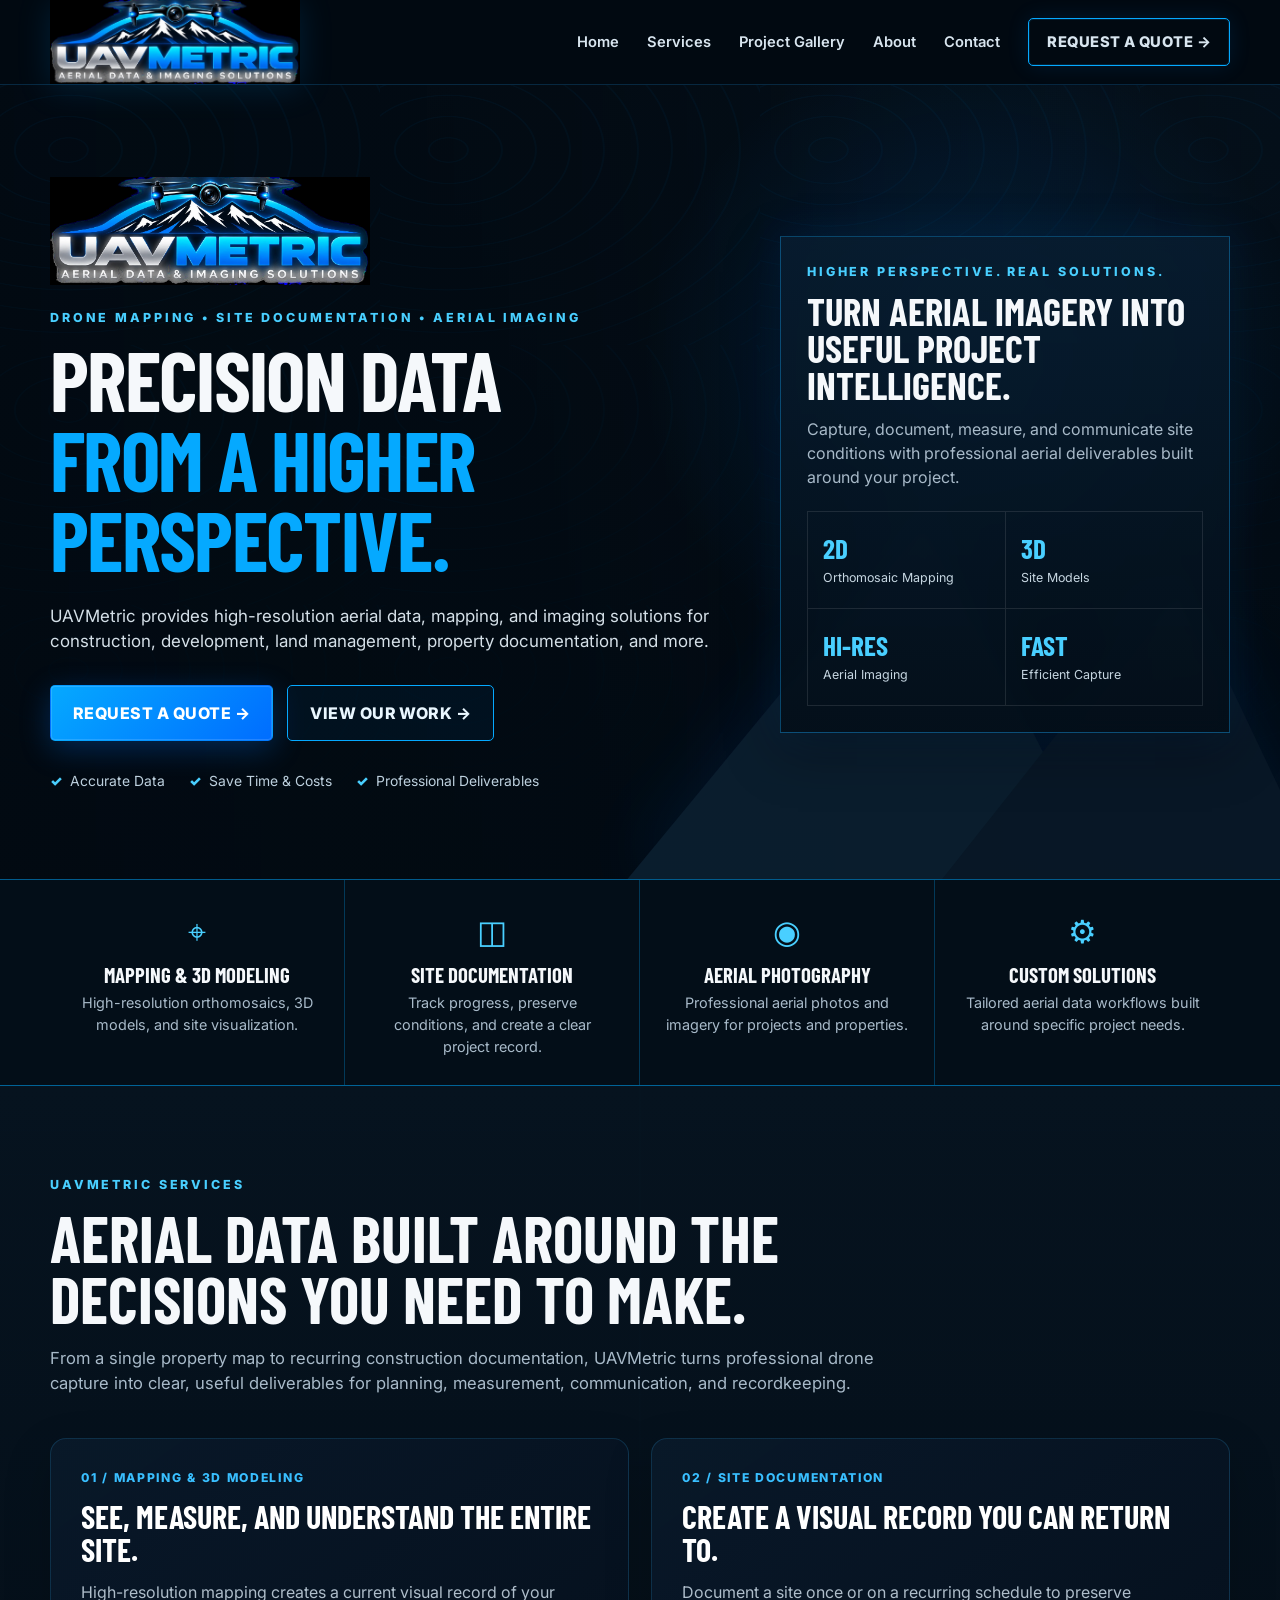
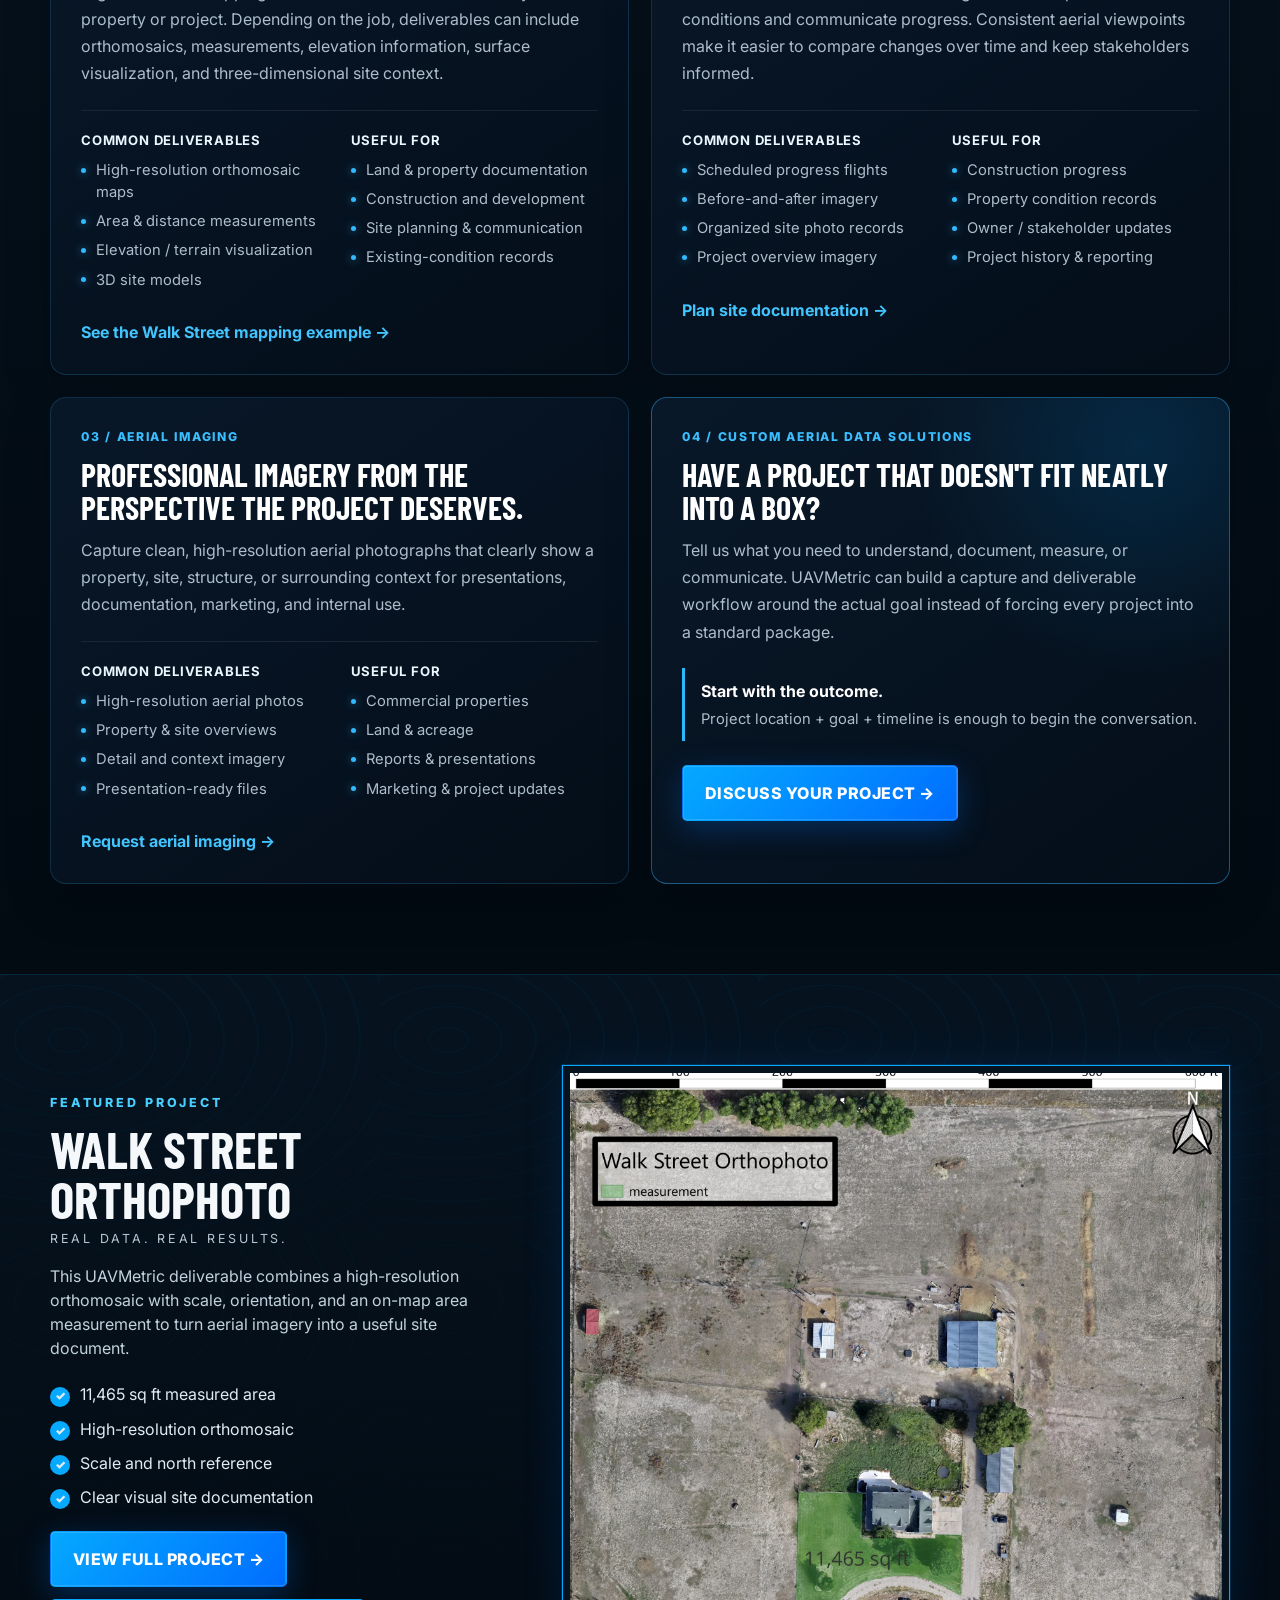
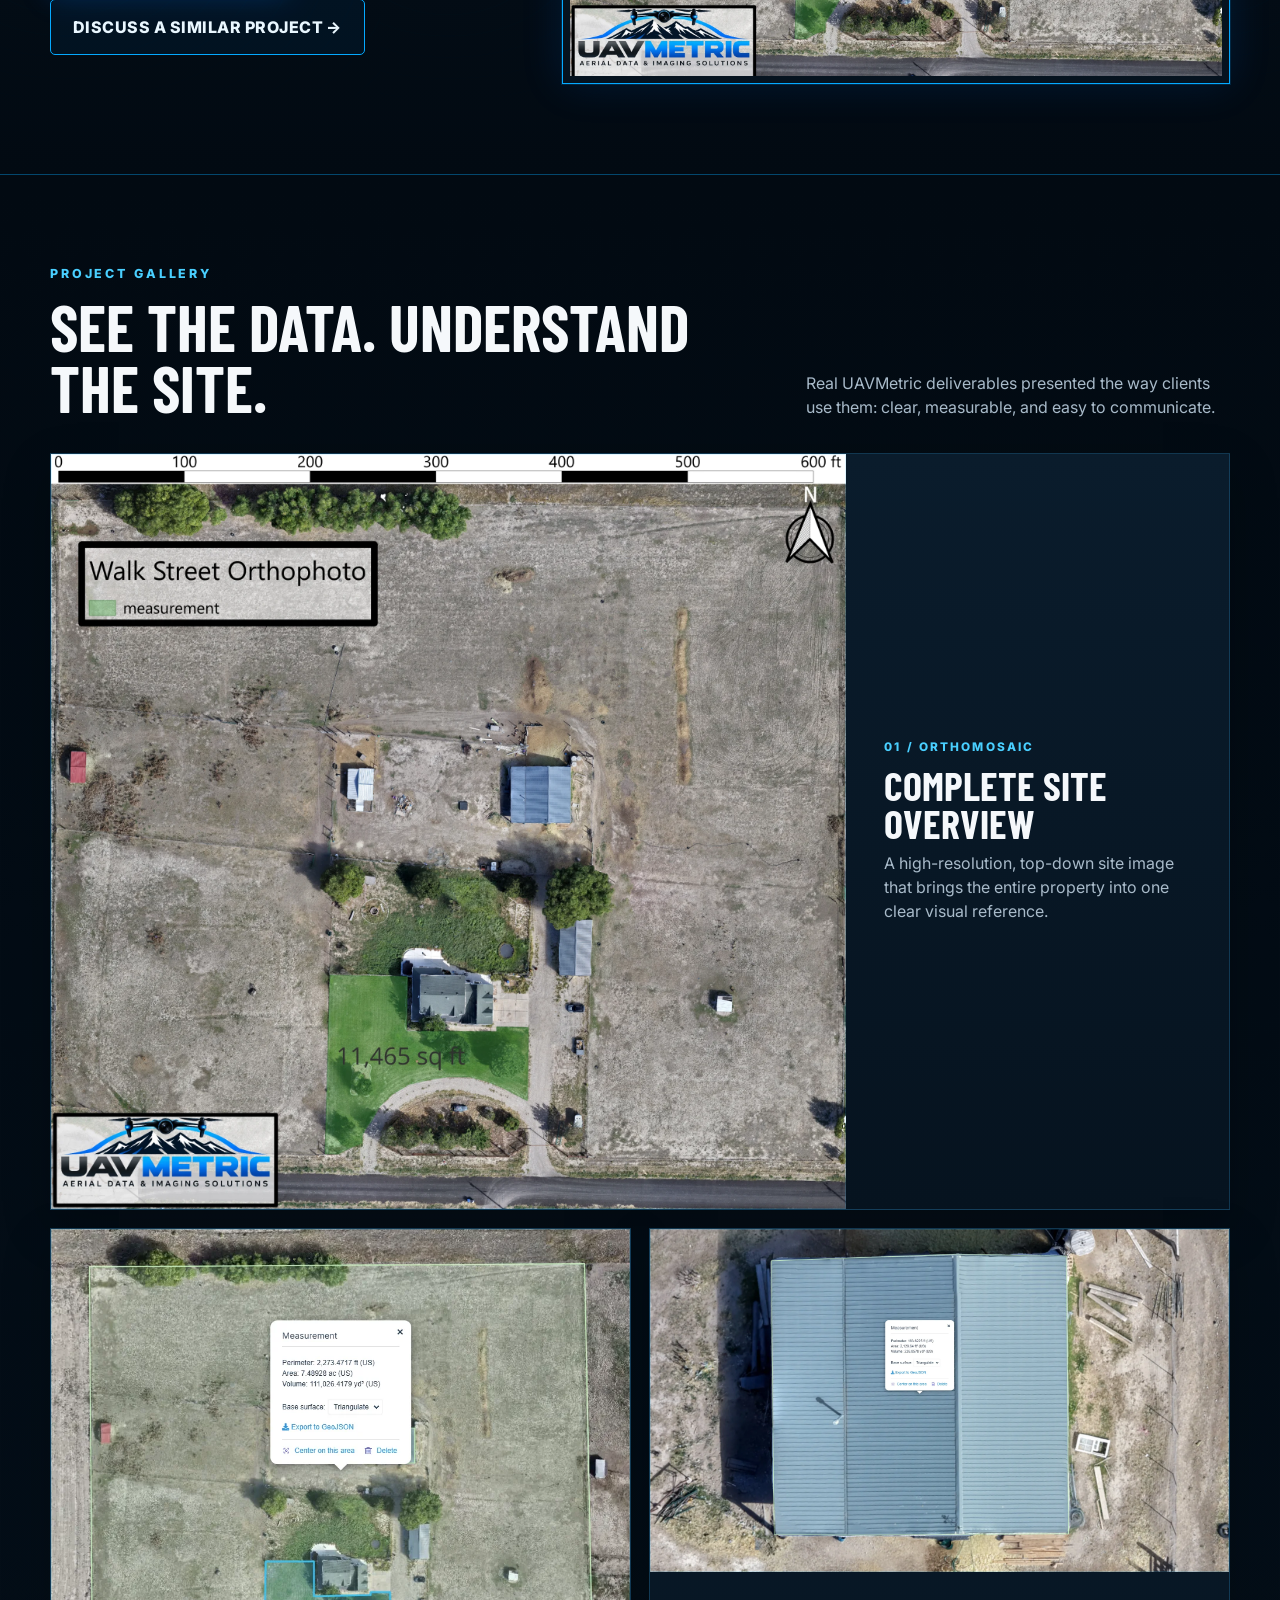
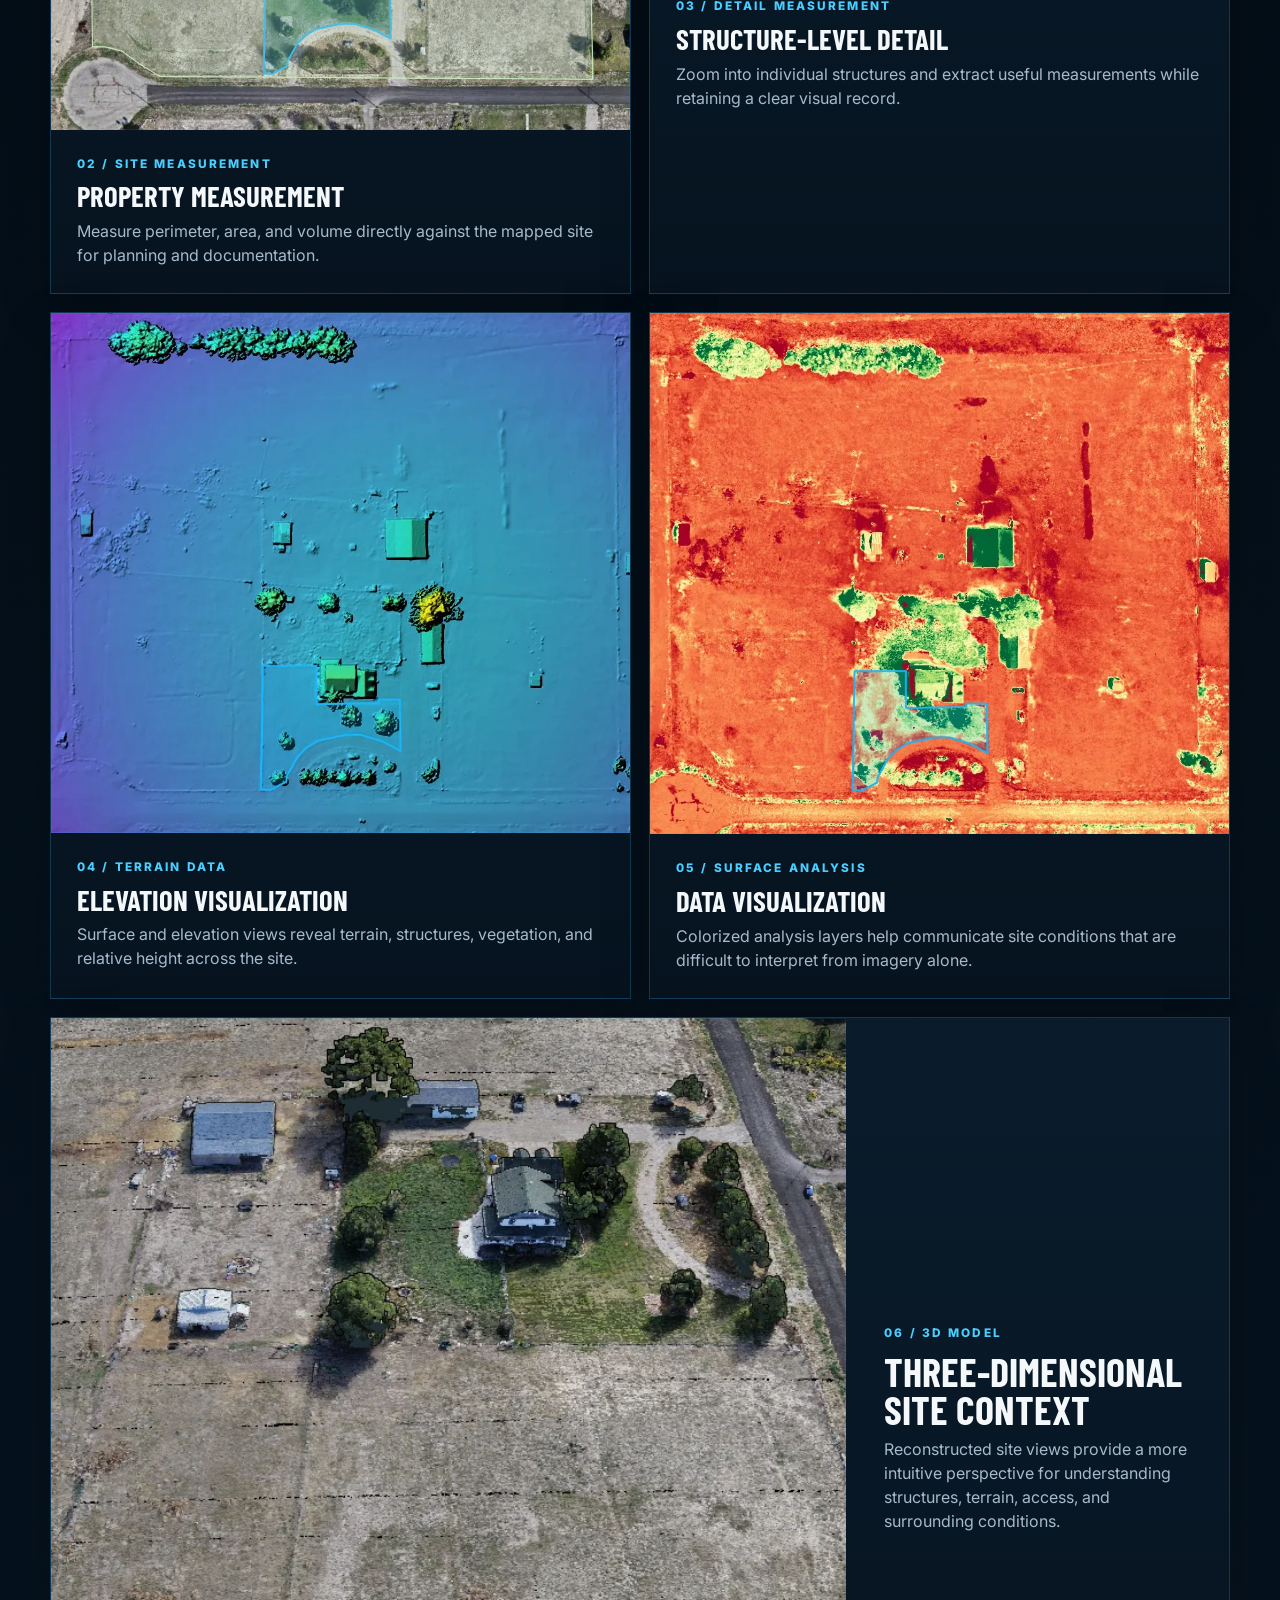
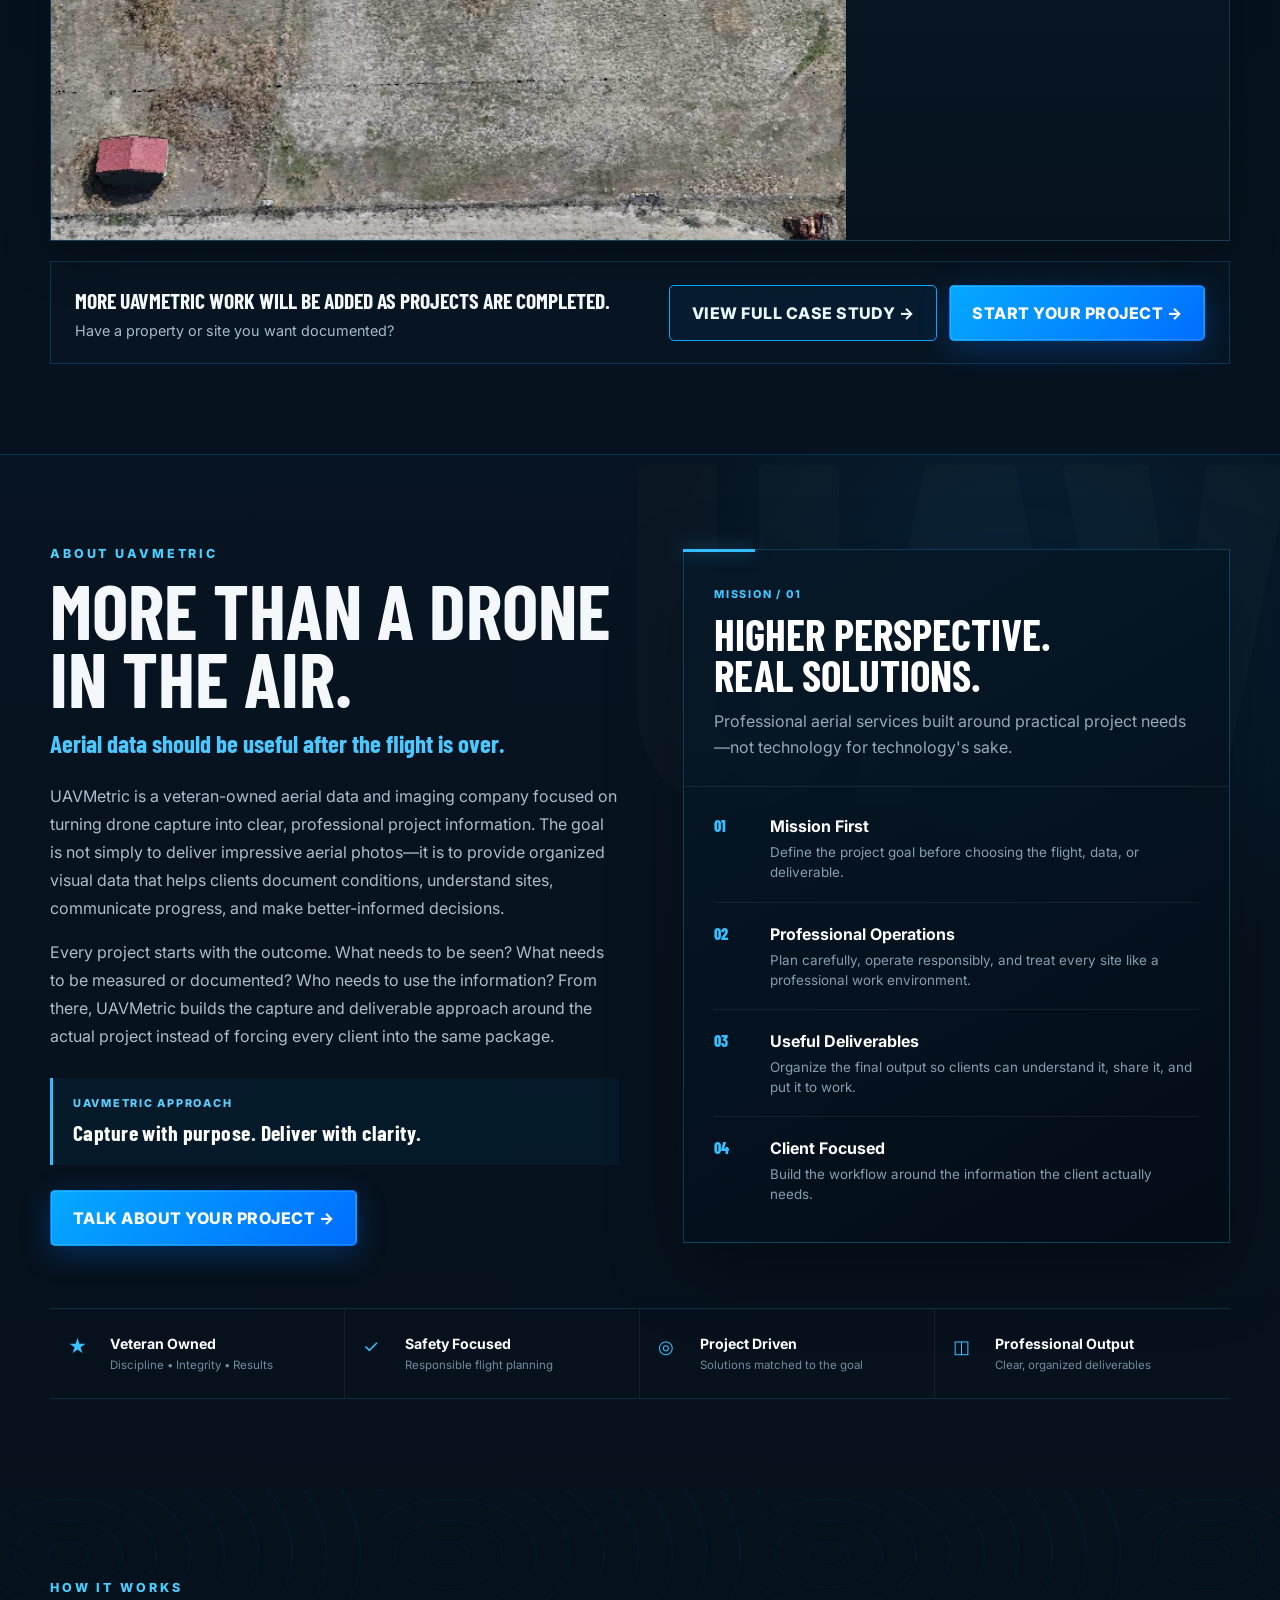
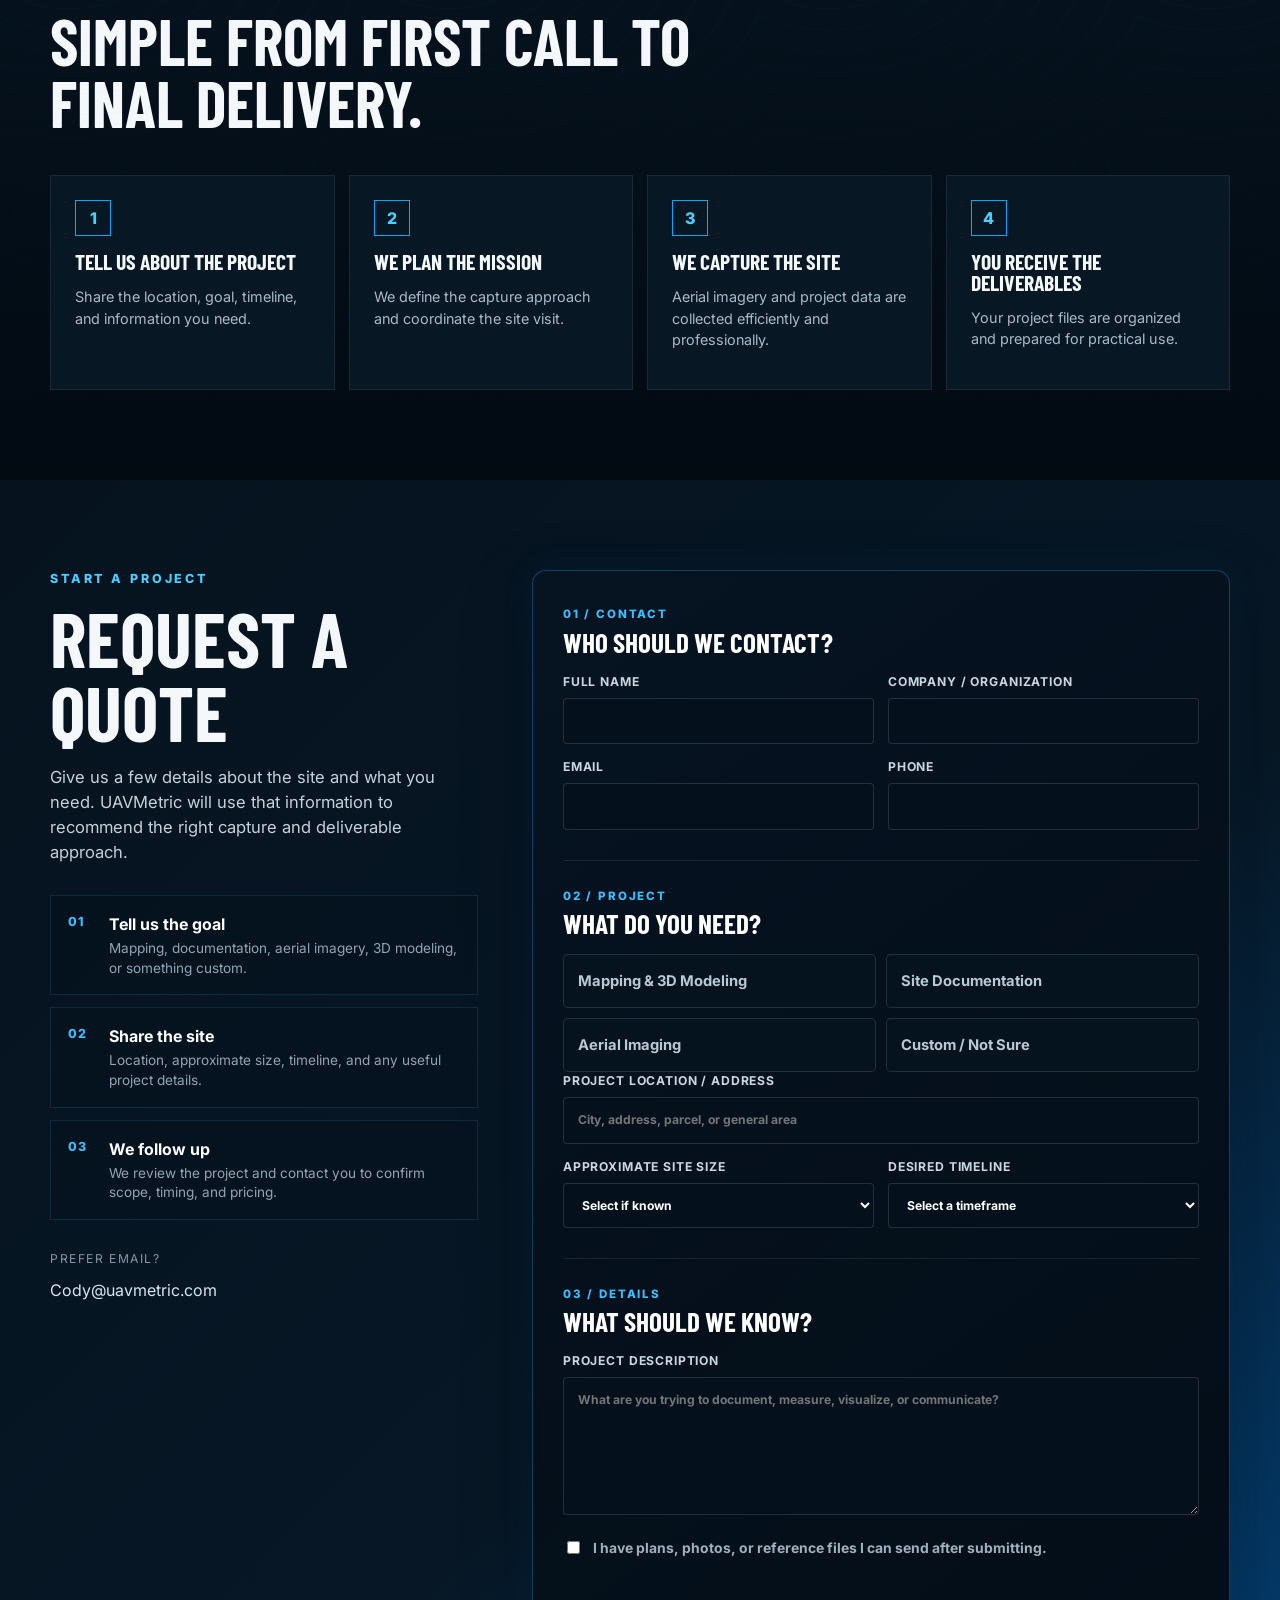
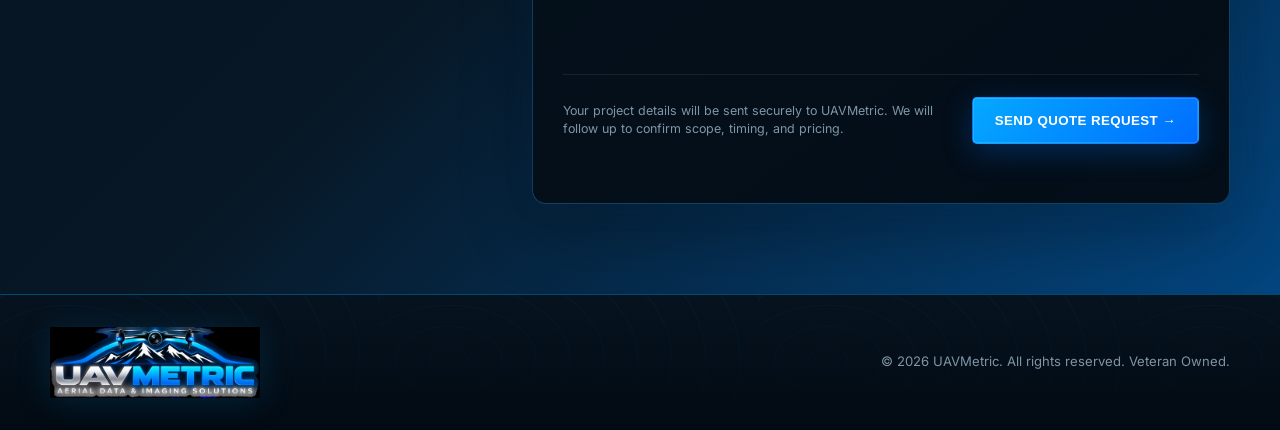
==== index.html @ e2fe43f9 "Add files via upload" ====
<!DOCTYPE html>
<html lang="en">
<head>
  <meta charset="UTF-8" />
  <meta name="viewport" content="width=device-width, initial-scale=1.0" />
  <meta name="description" content="UAVMetric provides professional drone mapping, orthomosaic mapping, 3D modeling, site documentation, and aerial imaging solutions." />
  <title>UAVMetric | Aerial Data & Imaging Solutions</title>
  <link rel="preconnect" href="https://fonts.googleapis.com">
  <link rel="preconnect" href="https://fonts.gstatic.com" crossorigin>
  <link href="https://fonts.googleapis.com/css2?family=Barlow+Condensed:wght@600;700;800&family=Inter:wght@400;500;600;700;800&display=swap" rel="stylesheet">
  <link rel="stylesheet" href="styles.css" />

  <meta name="theme-color" content="#06111c">
  <link rel="canonical" href="https://uavmetric.com/">
  <meta property="og:type" content="website">
  <meta property="og:title" content="UAVMetric | Aerial Data & Imaging Solutions">
  <meta property="og:description" content="Professional drone mapping, site documentation, 3D modeling, and aerial imaging solutions from UAVMetric.">
  <meta property="og:url" content="https://uavmetric.com/">
  <meta property="og:image" content="https://uavmetric.com/assets/uavmetric-logo-dark.webp">
  <meta name="twitter:card" content="summary_large_image">
  <meta name="twitter:title" content="UAVMetric | Aerial Data & Imaging Solutions">
  <meta name="twitter:description" content="Professional drone mapping, site documentation, 3D modeling, and aerial imaging solutions from UAVMetric.">
  <meta name="twitter:image" content="https://uavmetric.com/assets/uavmetric-logo-dark.webp">
  <link rel="icon" href="assets/favicon.png" type="image/png">
  <script src="https://challenges.cloudflare.com/turnstile/v0/api.js" async defer></script>
</head>
<body>
<a class="skip-link" href="#main-content">Skip to content</a>
<header class="site-header">
  <div class="container nav-wrap">
    <a class="brand" href="#top" aria-label="UAVMetric home"><picture><source srcset="assets/uavmetric-logo-dark.webp" type="image/webp"><img src="assets/uavmetric-logo-dark.png" alt="UAVMetric Aerial Data & Imaging Solutions"></picture></a>
    <button class="menu-toggle" aria-label="Open menu" aria-expanded="false">☰</button>
    <nav class="nav" aria-label="Main navigation">
      <a href="#top">Home</a><a href="#services">Services</a><a href="#projects">Project Gallery</a><a href="#about">About</a><a href="#contact">Contact</a>
      <a href="#contact" class="nav-cta">Request a Quote →</a>
    </nav>
  </div>
</header>
<main id="main-content" id="top">
  <section class="hero">
    <div class="hero-mountains" aria-hidden="true"></div>
    <div class="container hero-grid">
      <div class="hero-copy">
        <picture><source srcset="assets/uavmetric-logo-dark.webp" type="image/webp"><img class="hero-logo" src="assets/uavmetric-logo-dark.png" alt="UAVMetric"></picture>
        <div class="eyebrow">Drone Mapping • Site Documentation • Aerial Imaging</div>
        <h1>Precision Data<br><span>From a Higher Perspective.</span></h1>
        <p>UAVMetric provides high-resolution aerial data, mapping, and imaging solutions for construction, development, land management, property documentation, and more.</p>
        <div class="hero-actions"><a class="btn btn-primary" href="#contact">Request a Quote →</a><a class="btn btn-secondary" href="#projects">View Our Work →</a></div>
        <div class="hero-points"><span>Accurate Data</span><span>Save Time & Costs</span><span>Professional Deliverables</span></div>
      </div>
      <aside class="hero-panel">
        <div class="eyebrow">Higher Perspective. Real Solutions.</div>
        <h2>Turn aerial imagery into useful project intelligence.</h2>
        <p>Capture, document, measure, and communicate site conditions with professional aerial deliverables built around your project.</p>
        <div class="metric-grid"><div><strong>2D</strong><span>Orthomosaic Mapping</span></div><div><strong>3D</strong><span>Site Models</span></div><div><strong>HI-RES</strong><span>Aerial Imaging</span></div><div><strong>FAST</strong><span>Efficient Capture</span></div></div>
      </aside>
    </div>
  </section>

  <section class="service-strip" id="service-overview"><div class="container service-grid">
    <article class="service-mini"><div class="service-icon">⌖</div><h3>Mapping & 3D Modeling</h3><p>High-resolution orthomosaics, 3D models, and site visualization.</p></article>
    <article class="service-mini"><div class="service-icon">◫</div><h3>Site Documentation</h3><p>Track progress, preserve conditions, and create a clear project record.</p></article>
    <article class="service-mini"><div class="service-icon">◉</div><h3>Aerial Photography</h3><p>Professional aerial photos and imagery for projects and properties.</p></article>
    <article class="service-mini"><div class="service-icon">⚙</div><h3>Custom Solutions</h3><p>Tailored aerial data workflows built around specific project needs.</p></article>
  </div></section>

  <section class="section section-dark services-expanded" id="services"><div class="container">
  <div class="section-heading services-intro">
    <div class="eyebrow">UAVMetric Services</div>
    <h2>Aerial data built around the decisions you need to make.</h2>
    <p>From a single property map to recurring construction documentation, UAVMetric turns professional drone capture into clear, useful deliverables for planning, measurement, communication, and recordkeeping.</p>
  </div>

  <div class="service-detail-grid">
    <article class="service-detail">
      <div class="service-kicker">01 / MAPPING & 3D MODELING</div>
      <h3>See, measure, and understand the entire site.</h3>
      <p>High-resolution mapping creates a current visual record of your property or project. Depending on the job, deliverables can include orthomosaics, measurements, elevation information, surface visualization, and three-dimensional site context.</p>
      <div class="service-columns"><div><strong>Common Deliverables</strong><ul><li>High-resolution orthomosaic maps</li><li>Area & distance measurements</li><li>Elevation / terrain visualization</li><li>3D site models</li></ul></div><div><strong>Useful For</strong><ul><li>Land & property documentation</li><li>Construction and development</li><li>Site planning & communication</li><li>Existing-condition records</li></ul></div></div>
      <a class="service-link" href="#projects">See the Walk Street mapping example →</a>
    </article>

    <article class="service-detail">
      <div class="service-kicker">02 / SITE DOCUMENTATION</div>
      <h3>Create a visual record you can return to.</h3>
      <p>Document a site once or on a recurring schedule to preserve conditions and communicate progress. Consistent aerial viewpoints make it easier to compare changes over time and keep stakeholders informed.</p>
      <div class="service-columns"><div><strong>Common Deliverables</strong><ul><li>Scheduled progress flights</li><li>Before-and-after imagery</li><li>Organized site photo records</li><li>Project overview imagery</li></ul></div><div><strong>Useful For</strong><ul><li>Construction progress</li><li>Property condition records</li><li>Owner / stakeholder updates</li><li>Project history & reporting</li></ul></div></div>
      <a class="service-link" href="#contact">Plan site documentation →</a>
    </article>

    <article class="service-detail">
      <div class="service-kicker">03 / AERIAL IMAGING</div>
      <h3>Professional imagery from the perspective the project deserves.</h3>
      <p>Capture clean, high-resolution aerial photographs that clearly show a property, site, structure, or surrounding context for presentations, documentation, marketing, and internal use.</p>
      <div class="service-columns"><div><strong>Common Deliverables</strong><ul><li>High-resolution aerial photos</li><li>Property & site overviews</li><li>Detail and context imagery</li><li>Presentation-ready files</li></ul></div><div><strong>Useful For</strong><ul><li>Commercial properties</li><li>Land & acreage</li><li>Reports & presentations</li><li>Marketing & project updates</li></ul></div></div>
      <a class="service-link" href="#contact">Request aerial imaging →</a>
    </article>

    <article class="service-detail service-detail-accent">
      <div class="service-kicker">04 / CUSTOM AERIAL DATA SOLUTIONS</div>
      <h3>Have a project that doesn't fit neatly into a box?</h3>
      <p>Tell us what you need to understand, document, measure, or communicate. UAVMetric can build a capture and deliverable workflow around the actual goal instead of forcing every project into a standard package.</p>
      <div class="custom-callout"><strong>Start with the outcome.</strong><span>Project location + goal + timeline is enough to begin the conversation.</span></div>
      <a class="btn btn-primary" href="#contact">Discuss Your Project →</a>
    </article>
  </div>
</div></section>

  <section class="section featured" id="projects"><div class="container featured-grid">
    <div><div class="eyebrow">Featured Project</div><h2>Walk Street Orthophoto</h2><div class="sub">Real Data. Real Results.</div><p>This UAVMetric deliverable combines a high-resolution orthomosaic with scale, orientation, and an on-map area measurement to turn aerial imagery into a useful site document.</p><ul class="checks"><li>11,465 sq ft measured area</li><li>High-resolution orthomosaic</li><li>Scale and north reference</li><li>Clear visual site documentation</li></ul><div class="featured-actions"><a class="btn btn-primary" href="walk-street-project.html">View Full Project →</a><a class="btn btn-secondary" href="#contact">Discuss a Similar Project →</a></div></div>
    <div class="project-image"><picture><source srcset="assets/walk-street-orthophoto.webp" type="image/webp"><img loading="lazy" decoding="async" src="assets/walk-street-orthophoto.png" alt="Walk Street Orthophoto by UAVMetric showing an 11,465 square foot measured area"></picture></div>
  </div></section>

  <section class="section project-gallery" aria-labelledby="gallery-title"><div class="container">
    <div class="gallery-heading"><div><div class="eyebrow">Project Gallery</div><h2 id="gallery-title">See the data. Understand the site.</h2></div><p>Real UAVMetric deliverables presented the way clients use them: clear, measurable, and easy to communicate.</p></div>
    <div class="gallery-grid">
      <article class="gallery-card gallery-card-wide"><div class="gallery-media"><picture><source srcset="assets/walk-street-orthophoto.webp" type="image/webp"><img loading="lazy" decoding="async" src="assets/walk-street-orthophoto.png" alt="Complete Walk Street orthophoto deliverable"></picture></div><div class="gallery-copy"><span>01 / ORTHOMOSAIC</span><h3>Complete Site Overview</h3><p>A high-resolution, top-down site image that brings the entire property into one clear visual reference.</p></div></article>
      <article class="gallery-card"><div class="gallery-media"><picture><source srcset="assets/walk-street-property-measurement.webp" type="image/webp"><img loading="lazy" decoding="async" src="assets/walk-street-property-measurement.png" alt="Walk Street property measurement interface"></picture></div><div class="gallery-copy"><span>02 / SITE MEASUREMENT</span><h3>Property Measurement</h3><p>Measure perimeter, area, and volume directly against the mapped site for planning and documentation.</p></div></article>
      <article class="gallery-card"><div class="gallery-media"><picture><source srcset="assets/walk-street-roof-measurement.webp" type="image/webp"><img loading="lazy" decoding="async" src="assets/walk-street-roof-measurement.png" alt="Walk Street roof measurement detail"></picture></div><div class="gallery-copy"><span>03 / DETAIL MEASUREMENT</span><h3>Structure-Level Detail</h3><p>Zoom into individual structures and extract useful measurements while retaining a clear visual record.</p></div></article>
      <article class="gallery-card"><div class="gallery-media"><picture><source srcset="assets/walk-street-elevation.webp" type="image/webp"><img loading="lazy" decoding="async" src="assets/walk-street-elevation.png" alt="Walk Street elevation and terrain visualization"></picture></div><div class="gallery-copy"><span>04 / TERRAIN DATA</span><h3>Elevation Visualization</h3><p>Surface and elevation views reveal terrain, structures, vegetation, and relative height across the site.</p></div></article>
      <article class="gallery-card"><div class="gallery-media"><picture><source srcset="assets/walk-street-analysis.webp" type="image/webp"><img loading="lazy" decoding="async" src="assets/walk-street-analysis.png" alt="Walk Street colorized surface analysis"></picture></div><div class="gallery-copy"><span>05 / SURFACE ANALYSIS</span><h3>Data Visualization</h3><p>Colorized analysis layers help communicate site conditions that are difficult to interpret from imagery alone.</p></div></article>
      <article class="gallery-card gallery-card-wide"><div class="gallery-media"><picture><source srcset="assets/walk-street-3d.webp" type="image/webp"><img loading="lazy" decoding="async" src="assets/walk-street-3d.png" alt="Walk Street three-dimensional site model"></picture></div><div class="gallery-copy"><span>06 / 3D MODEL</span><h3>Three-Dimensional Site Context</h3><p>Reconstructed site views provide a more intuitive perspective for understanding structures, terrain, access, and surrounding conditions.</p></div></article>
    </div>
    <div class="gallery-cta"><div><strong>More UAVMetric work will be added as projects are completed.</strong><span>Have a property or site you want documented?</span></div><div class="gallery-cta-actions"><a class="btn btn-secondary" href="walk-street-project.html">View Full Case Study →</a><a class="btn btn-primary" href="#contact">Start Your Project →</a></div></div>
  </div></section>

  <section class="section about-section" id="about">
  <div class="container about-grid">
    <div class="about-copy">
      <div class="eyebrow">About UAVMetric</div>
      <h2>More than a drone in the air.</h2>
      <div class="about-lead">Aerial data should be useful after the flight is over.</div>
      <p>UAVMetric is a veteran-owned aerial data and imaging company focused on turning drone capture into clear, professional project information. The goal is not simply to deliver impressive aerial photos—it is to provide organized visual data that helps clients document conditions, understand sites, communicate progress, and make better-informed decisions.</p>
      <p>Every project starts with the outcome. What needs to be seen? What needs to be measured or documented? Who needs to use the information? From there, UAVMetric builds the capture and deliverable approach around the actual project instead of forcing every client into the same package.</p>

      <div class="about-signature">
        <span>UAVMETRIC APPROACH</span>
        <strong>Capture with purpose. Deliver with clarity.</strong>
      </div>
      <a class="btn btn-primary" href="#contact">Talk About Your Project →</a>
    </div>

    <div class="about-panel">
      <div class="about-panel-top">
        <span>MISSION / 01</span>
        <h3>Higher perspective.<br>Real solutions.</h3>
        <p>Professional aerial services built around practical project needs—not technology for technology's sake.</p>
      </div>

      <div class="about-principles">
        <article><div class="principle-num">01</div><div><h4>Mission First</h4><p>Define the project goal before choosing the flight, data, or deliverable.</p></div></article>
        <article><div class="principle-num">02</div><div><h4>Professional Operations</h4><p>Plan carefully, operate responsibly, and treat every site like a professional work environment.</p></div></article>
        <article><div class="principle-num">03</div><div><h4>Useful Deliverables</h4><p>Organize the final output so clients can understand it, share it, and put it to work.</p></div></article>
        <article><div class="principle-num">04</div><div><h4>Client Focused</h4><p>Build the workflow around the information the client actually needs.</p></div></article>
      </div>
    </div>
  </div>

  <div class="container trust-strip">
    <div class="trust-item"><span>★</span><strong>Veteran Owned</strong><small>Discipline • Integrity • Results</small></div>
    <div class="trust-item"><span>✓</span><strong>Safety Focused</strong><small>Responsible flight planning</small></div>
    <div class="trust-item"><span>◎</span><strong>Project Driven</strong><small>Solutions matched to the goal</small></div>
    <div class="trust-item"><span>◫</span><strong>Professional Output</strong><small>Clear, organized deliverables</small></div>
  </div>
</section>

  <section class="section section-dark"><div class="container"><div class="section-heading"><div class="eyebrow">How It Works</div><h2>Simple from first call to final delivery.</h2></div><div class="process-grid">
    <div class="process-step"><div class="step-num">1</div><h3>Tell us about the project</h3><p>Share the location, goal, timeline, and information you need.</p></div>
    <div class="process-step"><div class="step-num">2</div><h3>We plan the mission</h3><p>We define the capture approach and coordinate the site visit.</p></div>
    <div class="process-step"><div class="step-num">3</div><h3>We capture the site</h3><p>Aerial imagery and project data are collected efficiently and professionally.</p></div>
    <div class="process-step"><div class="step-num">4</div><h3>You receive the deliverables</h3><p>Your project files are organized and prepared for practical use.</p></div>
  </div></div></section>

  <section class="section contact-section" id="contact">
  <div class="container quote-layout">
    <div class="quote-intro">
      <div class="eyebrow">Start a Project</div>
      <h2>Request a Quote</h2>
      <p class="lead">Give us a few details about the site and what you need. UAVMetric will use that information to recommend the right capture and deliverable approach.</p>

      <div class="quote-expect">
        <div><span>01</span><strong>Tell us the goal</strong><p>Mapping, documentation, aerial imagery, 3D modeling, or something custom.</p></div>
        <div><span>02</span><strong>Share the site</strong><p>Location, approximate size, timeline, and any useful project details.</p></div>
        <div><span>03</span><strong>We follow up</strong><p>We review the project and contact you to confirm scope, timing, and pricing.</p></div>
      </div>

      <div class="contact-details quote-contact">
        <span>Prefer email?</span>
        <a href="mailto:Cody@uavmetric.com">Cody@uavmetric.com</a>
      </div>
    </div>

    <form class="quote-form" id="quoteForm" method="POST" action="/api/quote">
      <div class="form-section-head">
        <span>01 / CONTACT</span>
        <h3>Who should we contact?</h3>
      </div>

      <div class="form-grid">
        <label>Full Name
          <input type="text" name="name" autocomplete="name" required>
        </label>
        <label>Company / Organization
          <input type="text" name="company" autocomplete="organization">
        </label>
        <label>Email
          <input type="email" name="email" autocomplete="email" required>
        </label>
        <label>Phone
          <input type="tel" name="phone" autocomplete="tel">
        </label>
      </div>

      <div class="form-section-head">
        <span>02 / PROJECT</span>
        <h3>What do you need?</h3>
      </div>

      <fieldset class="service-choice">
        <legend class="sr-only">Select project services</legend>
        <label><input type="checkbox" name="service" value="Mapping & 3D Modeling"><span>Mapping & 3D Modeling</span></label>
        <label><input type="checkbox" name="service" value="Site Documentation"><span>Site Documentation</span></label>
        <label><input type="checkbox" name="service" value="Aerial Imaging"><span>Aerial Imaging</span></label>
        <label><input type="checkbox" name="service" value="Custom / Not Sure"><span>Custom / Not Sure</span></label>
      </fieldset>

      <div class="form-grid">
        <label class="full">Project Location / Address
          <input type="text" name="location" placeholder="City, address, parcel, or general area" required>
        </label>
        <label>Approximate Site Size
          <select name="site_size">
            <option value="">Select if known</option>
            <option>Under 1 acre</option>
            <option>1–5 acres</option>
            <option>5–25 acres</option>
            <option>25–100 acres</option>
            <option>100+ acres</option>
            <option>Not sure</option>
          </select>
        </label>
        <label>Desired Timeline
          <select name="timeline">
            <option value="">Select a timeframe</option>
            <option>As soon as possible</option>
            <option>Within 1 week</option>
            <option>Within 2–4 weeks</option>
            <option>More than 1 month out</option>
            <option>Recurring / ongoing</option>
            <option>Flexible / not sure</option>
          </select>
        </label>
      </div>

      <div class="form-section-head">
        <span>03 / DETAILS</span>
        <h3>What should we know?</h3>
      </div>

      <label class="full">Project Description
        <textarea name="message" rows="6" placeholder="What are you trying to document, measure, visualize, or communicate?" required></textarea>
      </label>

      <label class="reference-check">
        <input type="checkbox" name="reference_files" value="Yes">
        <span>I have plans, photos, or reference files I can send after submitting.</span>
      </label>

      <div class="turnstile-wrap">
          <div class="cf-turnstile" data-sitekey="YOUR_TURNSTILE_SITE_KEY" data-theme="dark"></div>
        </div>
        <div class="quote-submit-row">
        <p>Your project details will be sent securely to UAVMetric. We will follow up to confirm scope, timing, and pricing.</p>
        <button class="btn btn-primary" type="submit">Send Quote Request →</button>
      </div>
      <div class="form-status" id="formStatus" role="status" aria-live="polite"></div>
    </form>
  </div>
</section>
</main>
<footer class="site-footer"><div class="container footer-wrap"><a class="brand footer-brand" href="#top"><picture><source srcset="assets/uavmetric-logo-dark.webp" type="image/webp"><img src="assets/uavmetric-logo-dark.png" alt="UAVMetric"></picture></a><div class="footer-copy">© <span id="year"></span> UAVMetric. All rights reserved. Veteran Owned.</div></div></footer>
<script src="script.js"></script>

<script type="application/ld+json">
{
  "@context": "https://schema.org",
  "@type": "ProfessionalService",
  "name": "UAVMetric",
  "url": "https://uavmetric.com/",
  "email": "mailto:Cody@uavmetric.com",
  "description": "Professional drone mapping, 3D modeling, site documentation, and aerial imaging solutions.",
  "areaServed": "Project-based regional service",
  "serviceType": [
    "Drone Mapping",
    "Orthomosaic Mapping",
    "3D Modeling",
    "Site Documentation",
    "Aerial Imaging"
  ]
}
</script>

</body>
</html>
---- styles.css ----
:root {
  --bg:#020a12;
  --bg2:#071521;
  --panel:#081827;
  --panel2:#0d2134;
  --line:rgba(34,174,255,.25);
  --blue:#05a9ff;
  --blue2:#006dff;
  --cyan:#49cfff;
  --text:#f5f8fb;
  --muted:#a8bac9;
  --shadow:0 18px 50px rgba(0,0,0,.35);
  --max:1180px;
}
*{box-sizing:border-box}
html{scroll-behavior:smooth}
body{margin:0;background:var(--bg);color:var(--text);font-family:Inter,Arial,sans-serif;line-height:1.5}
a{color:inherit;text-decoration:none}
img{max-width:100%;display:block}
.container{width:min(calc(100% - 40px),var(--max));margin:0 auto}
.site-header{position:sticky;top:0;z-index:30;background:rgba(2,10,18,.86);backdrop-filter:blur(14px);border-bottom:1px solid rgba(31,165,255,.2)}
.nav-wrap{height:84px;display:flex;align-items:center;justify-content:space-between;gap:28px}
.brand img{width:250px;height:auto;filter:drop-shadow(0 4px 16px rgba(0,153,255,.15))}
.nav{display:flex;align-items:center;gap:28px;font-size:.92rem;font-weight:600}
.nav a{color:#d8e5ef;transition:.2s}
.nav a:hover{color:var(--cyan)}
.nav-cta,.btn{display:inline-flex;align-items:center;justify-content:center;gap:10px;border-radius:5px;font-weight:800;text-transform:uppercase;letter-spacing:.03em;transition:.2s}
.nav-cta{padding:12px 18px;border:1px solid var(--blue);box-shadow:0 0 0 1px rgba(0,169,255,.15) inset,0 0 22px rgba(0,141,255,.12)}
.menu-toggle{display:none;background:none;border:1px solid rgba(255,255,255,.15);color:white;border-radius:5px;padding:8px 11px;font-size:1.2rem}

.hero{position:relative;overflow:hidden;min-height:690px;display:flex;align-items:center;background:
radial-gradient(circle at 76% 35%,rgba(0,132,255,.16),transparent 30%),
linear-gradient(90deg,rgba(2,10,18,.99) 0%,rgba(2,10,18,.91) 43%,rgba(2,10,18,.5) 100%),
linear-gradient(180deg,#071522,#020a12)}
.hero:before,.section-dark:before,.featured:before,.site-footer:before{content:"";position:absolute;inset:0;pointer-events:none;opacity:.22;background-image:repeating-radial-gradient(ellipse at 18% 25%,transparent 0 18px,rgba(0,157,255,.18) 19px 20px,transparent 21px 34px);background-size:380px 260px;mask-image:linear-gradient(to bottom,black,transparent)}
.hero-mountains{position:absolute;right:-2%;bottom:0;width:62%;height:73%;opacity:.8;filter:drop-shadow(0 -10px 35px rgba(0,111,255,.12))}
.hero-mountains:before,.hero-mountains:after{content:"";position:absolute;bottom:0;border-left:240px solid transparent;border-right:240px solid transparent;border-bottom:360px solid #0c2234;transform:skewX(-9deg)}
.hero-mountains:before{right:170px}
.hero-mountains:after{right:-40px;border-left-width:190px;border-right-width:190px;border-bottom-width:300px;border-bottom-color:#0a1b2b}
.hero-grid{position:relative;z-index:2;display:grid;grid-template-columns:1.2fr .8fr;gap:55px;align-items:center;padding:92px 0 88px}
.hero-logo{width:320px;margin-bottom:24px}
.eyebrow{color:var(--cyan);font-size:.78rem;font-weight:800;letter-spacing:.23em;text-transform:uppercase;margin-bottom:12px}
h1,h2,h3{font-family:"Barlow Condensed",Arial,sans-serif;margin:0;line-height:.96;text-transform:uppercase}
h1{font-size:clamp(3.2rem,6.5vw,6rem);max-width:780px;letter-spacing:-.02em}
h1 span{color:var(--blue)}
.hero-copy>p{max-width:680px;font-size:1.06rem;color:#d5e0e8;margin:24px 0 30px}
.hero-actions{display:flex;gap:14px;flex-wrap:wrap}
.btn{padding:15px 22px;border:1px solid transparent}
.btn-primary{background:linear-gradient(135deg,var(--blue),var(--blue2));color:white;box-shadow:0 8px 30px rgba(0,118,255,.28),inset 0 0 0 1px rgba(255,255,255,.14)}
.btn-primary:hover{transform:translateY(-2px);box-shadow:0 12px 35px rgba(0,118,255,.38)}
.btn-secondary{border-color:var(--blue);color:#e9f7ff;background:rgba(0,104,190,.08)}
.btn-secondary:hover{background:rgba(0,129,255,.16)}
.hero-points{display:flex;gap:24px;flex-wrap:wrap;margin-top:30px;color:#bdd0de;font-size:.87rem}
.hero-points span:before{content:"✓";color:var(--cyan);margin-right:8px;font-weight:900}
.hero-panel{background:linear-gradient(180deg,rgba(8,29,48,.85),rgba(3,14,24,.88));border:1px solid rgba(21,171,255,.35);box-shadow:var(--shadow),0 0 40px rgba(0,131,255,.12);padding:26px;backdrop-filter:blur(8px)}
.hero-panel h2{font-size:2.4rem;margin-bottom:13px}.hero-panel p{color:var(--muted);margin:0 0 22px}
.metric-grid{display:grid;grid-template-columns:1fr 1fr;border-top:1px solid rgba(255,255,255,.1);border-left:1px solid rgba(255,255,255,.1)}
.metric-grid div{padding:20px 15px;border-right:1px solid rgba(255,255,255,.1);border-bottom:1px solid rgba(255,255,255,.1)}
.metric-grid strong{display:block;color:var(--cyan);font:700 1.7rem "Barlow Condensed"}.metric-grid span{font-size:.78rem;color:#c6d6e1}

.service-strip{position:relative;border-top:1px solid rgba(0,169,255,.5);border-bottom:1px solid rgba(0,169,255,.55);background:#030e18}
.service-grid{display:grid;grid-template-columns:repeat(4,1fr)}
.service-mini{padding:28px 24px;text-align:center;border-right:1px solid rgba(0,169,255,.28)}.service-mini:last-child{border-right:0}
.service-icon{font-size:2rem;color:var(--cyan);margin-bottom:9px}.service-mini h3{font-size:1.3rem;margin-bottom:7px}.service-mini p{margin:0;color:var(--muted);font-size:.9rem}

.section{padding:90px 0}.section-dark,.featured,.site-footer{position:relative;background:linear-gradient(180deg,#06131f,#020a12)}
.section-heading{max-width:760px;margin-bottom:42px}.section-heading h2{font-size:clamp(2.8rem,5vw,4.8rem);margin-bottom:16px}.section-heading p,.lead{color:var(--muted);font-size:1.04rem}
.cards{display:grid;grid-template-columns:repeat(3,1fr);gap:18px}.service-card{position:relative;padding:28px;background:linear-gradient(180deg,#0b1e30,#071521);border:1px solid rgba(55,184,255,.22);box-shadow:0 16px 40px rgba(0,0,0,.2)}
.service-card:after{content:"";position:absolute;left:0;bottom:0;width:0;height:3px;background:var(--blue);transition:.25s}.service-card:hover:after{width:100%}
.card-num{color:var(--blue);font-weight:800;letter-spacing:.15em;font-size:.78rem}.service-card h3{font-size:1.75rem;margin:10px 0 12px}.service-card p{color:#b7c7d3}.service-card ul{margin:18px 0 0;padding-left:18px;color:#d6e1e9}.service-card li{margin:7px 0}

.featured{overflow:hidden;border-top:1px solid rgba(0,169,255,.2);border-bottom:1px solid rgba(0,169,255,.35)}
.featured-grid{position:relative;z-index:2;display:grid;grid-template-columns:.82fr 1.18fr;gap:48px;align-items:center}
.featured h2{font-size:clamp(2.8rem,4vw,4.2rem);margin:4px 0 7px}.featured .sub{letter-spacing:.22em;text-transform:uppercase;color:#b7c7d5;font-size:.78rem}.featured p{color:#c2d1db}.checks{list-style:none;padding:0;margin:22px 0}.checks li{margin:10px 0;color:#e1ebf2}.checks li:before{content:"✓";display:inline-grid;place-items:center;width:20px;height:20px;margin-right:10px;border-radius:50%;background:var(--blue);font-size:.76rem;font-weight:900}
.project-image{border:1px solid var(--blue);padding:7px;background:#06131f;box-shadow:0 0 0 1px rgba(0,169,255,.16),0 0 40px rgba(0,116,255,.14)}
.project-image img{width:100%;aspect-ratio:1.08/1;object-fit:cover}

.values{padding:0;background:#05111c;border-bottom:1px solid rgba(0,169,255,.5)}
.values-grid{display:grid;grid-template-columns:repeat(5,1fr)}.value{padding:28px 18px;text-align:center;border-right:1px solid rgba(0,169,255,.18)}.value:last-child{border-right:0}.value-icon{font-size:1.9rem;color:var(--cyan)}.value h3{font-size:1.25rem;margin:10px 0 5px}.value p{font-size:.82rem;color:var(--muted);margin:0}

.process-grid{display:grid;grid-template-columns:repeat(4,1fr);gap:14px}.process-step{padding:24px;background:#071724;border:1px solid rgba(255,255,255,.08)}.step-num{width:36px;height:36px;display:grid;place-items:center;border:1px solid var(--blue);color:var(--cyan);font-weight:800;margin-bottom:15px}.process-step h3{font-size:1.35rem}.process-step p{color:var(--muted);font-size:.9rem}

.contact-section{background:linear-gradient(135deg,#06131f 0%,#071725 57%,#0065be 130%)}.contact-grid{display:grid;grid-template-columns:.8fr 1.2fr;gap:55px}.contact-section h2{font-size:4rem}.contact-details{display:grid;gap:10px;margin-top:24px;color:#d7e6f0}.contact-details a:hover{color:var(--cyan)}
.contact-form{display:grid;grid-template-columns:1fr 1fr;gap:14px;padding:24px;background:rgba(3,13,22,.65);border:1px solid rgba(22,170,255,.3);box-shadow:var(--shadow)}.contact-form label{font-size:.78rem;font-weight:700;color:#c8d7e2;text-transform:uppercase;letter-spacing:.08em}.contact-form input,.contact-form textarea{width:100%;margin-top:7px;background:#05111c;border:1px solid rgba(255,255,255,.13);color:white;padding:13px;border-radius:3px;font:inherit;outline:none}.contact-form input:focus,.contact-form textarea:focus{border-color:var(--blue);box-shadow:0 0 0 2px rgba(0,169,255,.1)}.full{grid-column:1/-1}

.site-footer{padding:32px 0;border-top:1px solid rgba(0,169,255,.4)}.footer-wrap{position:relative;z-index:2;display:flex;align-items:center;justify-content:space-between;gap:30px}.footer-brand img{width:210px}.footer-copy{color:#8094a4;font-size:.82rem;text-align:right}

@media (max-width: 900px){
  .nav{position:absolute;top:84px;left:0;right:0;display:none;flex-direction:column;align-items:stretch;padding:20px;background:#03101a;border-bottom:1px solid rgba(0,169,255,.25)}.nav.open{display:flex}.menu-toggle{display:block}.nav a{padding:10px}
  .hero-grid,.featured-grid,.contact-grid{grid-template-columns:1fr}.hero{min-height:auto}.hero-panel{max-width:650px}.hero-mountains{opacity:.4;width:100%}
  .service-grid{grid-template-columns:1fr 1fr}.service-mini:nth-child(2){border-right:0}.service-mini:nth-child(-n+2){border-bottom:1px solid rgba(0,169,255,.2)}
  .cards{grid-template-columns:1fr}.values-grid{grid-template-columns:1fr 1fr}.value{border-bottom:1px solid rgba(0,169,255,.15)}.process-grid{grid-template-columns:1fr 1fr}
}
@media (max-width:600px){
  .container{width:min(calc(100% - 28px),var(--max))}.nav-wrap{height:72px}.brand img{width:190px}.nav{top:72px}
  .hero-grid{padding:70px 0 58px}.hero-logo{width:260px}.hero-actions{flex-direction:column}.btn{width:100%}.hero-points{display:grid;gap:8px}
  .service-grid,.values-grid,.process-grid,.contact-form{grid-template-columns:1fr}.service-mini{border-right:0;border-bottom:1px solid rgba(0,169,255,.16)}.service-mini:last-child{border-bottom:0}.value{border-right:0}
  .section{padding:68px 0}.project-image img{aspect-ratio:auto}.contact-section h2{font-size:3rem}.full{grid-column:auto}.footer-wrap{flex-direction:column;align-items:flex-start}.footer-copy{text-align:left}
}

/* Project gallery */
.project-gallery{background:linear-gradient(180deg,#020a12,#06131f);border-bottom:1px solid rgba(0,169,255,.28)}
.gallery-heading{display:grid;grid-template-columns:1.25fr .75fr;gap:48px;align-items:end;margin-bottom:34px}
.gallery-heading h2{font-size:clamp(2.8rem,5vw,4.8rem)}
.gallery-heading p{margin:0;color:var(--muted);max-width:500px}
.gallery-grid{display:grid;grid-template-columns:1fr 1fr;gap:18px}
.gallery-card{overflow:hidden;background:linear-gradient(180deg,#0a1c2c,#06131f);border:1px solid rgba(55,184,255,.22);box-shadow:0 18px 45px rgba(0,0,0,.22);transition:transform .22s,border-color .22s,box-shadow .22s}
.gallery-card:hover{transform:translateY(-4px);border-color:rgba(73,207,255,.6);box-shadow:0 24px 55px rgba(0,0,0,.3),0 0 28px rgba(0,137,255,.1)}
.gallery-card-wide{grid-column:1/-1;display:grid;grid-template-columns:1.35fr .65fr;align-items:stretch}
.gallery-media{position:relative;overflow:hidden;background:#020a12;min-height:300px}
.gallery-media:after{content:"";position:absolute;inset:0;box-shadow:inset 0 0 0 1px rgba(0,169,255,.12);pointer-events:none}
.gallery-media img{width:100%;height:100%;object-fit:cover;transition:transform .35s}
.gallery-card:hover .gallery-media img{transform:scale(1.018)}
.gallery-card-wide .gallery-media{min-height:440px}
.gallery-card-wide .gallery-media img{object-fit:contain;background:#06131f}
.gallery-crop{height:360px}
.gallery-crop img{width:145%;max-width:none;height:145%;object-fit:cover}
.gallery-crop.measurement img{transform:translate(-18%,-23%)}
.gallery-card:hover .gallery-crop.measurement img{transform:translate(-18%,-23%) scale(1.018)}
.gallery-crop.detail img{transform:translate(-7%,-8%)}
.gallery-card:hover .gallery-crop.detail img{transform:translate(-7%,-8%) scale(1.018)}
.gallery-copy{padding:26px}
.gallery-card-wide .gallery-copy{display:flex;flex-direction:column;justify-content:center;padding:38px}
.gallery-copy span{display:block;color:var(--cyan);font-size:.74rem;font-weight:800;letter-spacing:.18em;margin-bottom:9px}
.gallery-copy h3{font-size:1.8rem;margin-bottom:9px}
.gallery-card-wide .gallery-copy h3{font-size:2.5rem}
.gallery-copy p{margin:0;color:var(--muted)}
.gallery-cta{margin-top:20px;padding:22px 24px;display:flex;align-items:center;justify-content:space-between;gap:24px;border:1px solid rgba(0,169,255,.24);background:rgba(7,23,36,.72)}
.gallery-cta strong,.gallery-cta span{display:block}.gallery-cta strong{font-family:"Barlow Condensed";font-size:1.35rem;text-transform:uppercase}.gallery-cta span{color:var(--muted);font-size:.9rem;margin-top:3px}
@media (max-width:900px){.gallery-heading,.gallery-card-wide{grid-template-columns:1fr}.gallery-grid{grid-template-columns:1fr}.gallery-card-wide{grid-column:auto}.gallery-card-wide .gallery-media{min-height:360px}.gallery-cta{align-items:flex-start;flex-direction:column}}
@media (max-width:600px){.gallery-crop{height:290px}.gallery-card-wide .gallery-media{min-height:280px}.gallery-card-wide .gallery-copy{padding:26px}.gallery-cta .btn{width:100%}}


/* Expanded Services — added without changing the locked UAVMetric visual system */
.services-expanded{position:relative;overflow:hidden}
.services-expanded:before{content:"";position:absolute;inset:0;pointer-events:none;background:
linear-gradient(90deg,transparent 49.85%,rgba(36,180,255,.045) 50%,transparent 50.15%),
linear-gradient(rgba(36,180,255,.025) 1px,transparent 1px);background-size:100% 100%,100% 44px}
.services-intro{max-width:850px;position:relative;z-index:1}
.service-detail-grid{display:grid;grid-template-columns:1fr 1fr;gap:22px;position:relative;z-index:1;margin-top:34px}
.service-detail{background:linear-gradient(145deg,rgba(9,25,42,.94),rgba(4,14,25,.96));border:1px solid rgba(53,183,255,.18);border-radius:16px;padding:30px;box-shadow:0 18px 48px rgba(0,0,0,.2)}
.service-detail:hover{border-color:rgba(53,183,255,.45);transform:translateY(-2px);transition:.22s ease}
.service-kicker{font-size:.76rem;font-weight:800;letter-spacing:.14em;color:#39bfff;margin-bottom:12px}
.service-detail h3{font-family:"Barlow Condensed",sans-serif;font-size:2rem;line-height:1.05;margin:0 0 12px;color:#fff}
.service-detail>p{color:#aebdca;line-height:1.7;margin:0 0 22px}
.service-columns{display:grid;grid-template-columns:1fr 1fr;gap:22px;border-top:1px solid rgba(255,255,255,.08);padding-top:20px;margin-top:4px}
.service-columns strong{display:block;color:#eaf7ff;font-size:.82rem;letter-spacing:.06em;text-transform:uppercase;margin-bottom:9px}
.service-columns ul{list-style:none;padding:0;margin:0}
.service-columns li{color:#aebdca;margin:7px 0;padding-left:15px;position:relative;font-size:.92rem}
.service-columns li:before{content:"";width:5px;height:5px;border-radius:50%;background:#31baff;position:absolute;left:0;top:.58em;box-shadow:0 0 8px rgba(49,186,255,.7)}
.service-link{display:inline-block;margin-top:22px;color:#42c4ff;font-weight:700;text-decoration:none}
.service-link:hover{color:#fff}
.service-detail-accent{border-color:rgba(53,183,255,.42);background:radial-gradient(circle at 85% 10%,rgba(0,157,255,.15),transparent 35%),linear-gradient(145deg,rgba(9,25,42,.97),rgba(4,14,25,.98))}
.custom-callout{display:flex;flex-direction:column;gap:5px;border-left:3px solid #28b9ff;padding:11px 0 11px 16px;margin:22px 0 24px}
.custom-callout strong{color:#fff}.custom-callout span{color:#aebdca;font-size:.92rem}
@media(max-width:850px){.service-detail-grid{grid-template-columns:1fr}.service-columns{grid-template-columns:1fr}.service-detail{padding:24px}.service-detail h3{font-size:1.75rem}}


/* Request a Quote system */
.sr-only{position:absolute;width:1px;height:1px;padding:0;margin:-1px;overflow:hidden;clip:rect(0,0,0,0);white-space:nowrap;border:0}
.quote-layout{display:grid;grid-template-columns:.76fr 1.24fr;gap:54px;align-items:start}
.quote-intro{position:sticky;top:115px}
.quote-intro h2{font-size:clamp(3.5rem,6vw,5.7rem);margin:.1em 0}
.quote-intro .lead{color:#c2d1db;max-width:560px}
.quote-expect{display:grid;gap:12px;margin:30px 0}
.quote-expect>div{position:relative;padding:16px 18px 16px 58px;border:1px solid rgba(47,187,255,.15);background:rgba(4,16,27,.38)}
.quote-expect span{position:absolute;left:17px;top:17px;color:#37bfff;font-weight:800;font-size:.78rem;letter-spacing:.08em}
.quote-expect strong{display:block;color:#fff;margin-bottom:3px}
.quote-expect p{margin:0;color:#91a5b5;font-size:.85rem;line-height:1.45}
.quote-contact{margin-top:22px}
.quote-contact span{color:#7f95a6;font-size:.76rem;text-transform:uppercase;letter-spacing:.13em}

.quote-form{padding:30px;background:linear-gradient(145deg,rgba(6,20,33,.96),rgba(3,12,21,.97));border:1px solid rgba(40,180,255,.3);box-shadow:0 24px 70px rgba(0,0,0,.28),0 0 36px rgba(0,138,255,.07);border-radius:14px}
.form-section-head{margin:5px 0 18px}
.form-section-head:not(:first-child){margin-top:30px;padding-top:27px;border-top:1px solid rgba(255,255,255,.08)}
.form-section-head span{display:block;color:#39bfff;font-size:.72rem;font-weight:800;letter-spacing:.16em;margin-bottom:5px}
.form-section-head h3{font-family:"Barlow Condensed",sans-serif;font-size:1.7rem;margin:0;color:#fff}
.form-grid{display:grid;grid-template-columns:1fr 1fr;gap:14px}
.quote-form label{font-size:.76rem;font-weight:700;color:#c8d7e2;text-transform:uppercase;letter-spacing:.07em}
.quote-form input[type="text"],.quote-form input[type="email"],.quote-form input[type="tel"],.quote-form textarea,.quote-form select{
  width:100%;margin-top:7px;background:#04111c;border:1px solid rgba(255,255,255,.13);color:#fff;padding:13px 14px;border-radius:4px;font:inherit;outline:none;
}
.quote-form select{appearance:auto}
.quote-form textarea{resize:vertical;min-height:135px}
.quote-form input:focus,.quote-form textarea:focus,.quote-form select:focus{border-color:#21b7ff;box-shadow:0 0 0 2px rgba(0,169,255,.1)}
.quote-form .full{display:block;grid-column:1/-1}
.service-choice{border:0;padding:0;margin:0;display:grid;grid-template-columns:1fr 1fr;gap:10px}
.service-choice label{text-transform:none;letter-spacing:0;font-size:.92rem;cursor:pointer}
.service-choice input{position:absolute;opacity:0;pointer-events:none}
.service-choice span{display:flex;min-height:54px;align-items:center;padding:12px 14px;border:1px solid rgba(255,255,255,.12);background:#05131f;color:#b8c9d5;border-radius:5px;transition:.2s ease}
.service-choice input:checked+span{border-color:#29baff;background:rgba(0,153,255,.13);color:#fff;box-shadow:inset 3px 0 0 #29baff,0 0 18px rgba(0,153,255,.07)}
.reference-check{display:flex;gap:10px;align-items:flex-start;margin-top:18px;text-transform:none!important;letter-spacing:0!important;font-size:.87rem!important;color:#9fb1bf!important;cursor:pointer}
.reference-check input{margin-top:3px;accent-color:#20b8ff}
.quote-submit-row{display:flex;align-items:center;justify-content:space-between;gap:24px;margin-top:26px;padding-top:22px;border-top:1px solid rgba(255,255,255,.08)}
.quote-submit-row p{margin:0;max-width:390px;color:#7f95a6;font-size:.78rem;line-height:1.5}
.quote-submit-row .btn{white-space:nowrap}
.form-status{min-height:1.2em;margin-top:13px;color:#62d0ff;font-size:.82rem}
@media(max-width:900px){.quote-layout{grid-template-columns:1fr}.quote-intro{position:static}.quote-form{padding:25px}}
@media(max-width:600px){.form-grid,.service-choice{grid-template-columns:1fr}.quote-form{padding:20px}.quote-submit-row{align-items:stretch;flex-direction:column}.quote-submit-row .btn{width:100%}}


/* About UAVMetric */
.about-section{position:relative;background:
radial-gradient(circle at 80% 18%,rgba(0,156,255,.10),transparent 28%),
linear-gradient(180deg,#071421 0%,#06111c 100%);overflow:hidden}
.about-section:before{content:"UAV";position:absolute;right:-.04em;top:-.18em;font-family:"Barlow Condensed",sans-serif;font-size:min(38vw,520px);font-weight:800;line-height:1;color:rgba(255,255,255,.014);pointer-events:none}
.about-grid{display:grid;grid-template-columns:1.02fr .98fr;gap:64px;align-items:center;position:relative;z-index:1}
.about-copy h2{font-size:clamp(3.4rem,6vw,5.8rem);line-height:.88;margin:.13em 0 .18em;max-width:650px}
.about-lead{font-family:"Barlow Condensed",sans-serif;font-size:1.55rem;color:#4bc8ff;margin:0 0 20px;font-weight:700}
.about-copy>p{max-width:690px;color:#aebdca;line-height:1.75}
.about-signature{margin:28px 0 25px;padding:17px 20px;border-left:3px solid #31bdff;background:rgba(0,157,255,.055)}
.about-signature span{display:block;color:#5bcfff;font-size:.68rem;font-weight:800;letter-spacing:.16em;margin-bottom:4px}
.about-signature strong{color:#fff;font-family:"Barlow Condensed",sans-serif;font-size:1.35rem;letter-spacing:.02em}
.about-panel{border:1px solid rgba(50,190,255,.26);background:linear-gradient(150deg,rgba(7,25,41,.96),rgba(3,13,23,.97));box-shadow:0 28px 70px rgba(0,0,0,.28);position:relative}
.about-panel:before{content:"";position:absolute;left:-1px;top:-1px;width:72px;height:3px;background:#31bdff;box-shadow:0 0 16px rgba(49,189,255,.55)}
.about-panel-top{padding:30px 30px 26px;border-bottom:1px solid rgba(255,255,255,.08)}
.about-panel-top>span{color:#42c5ff;font-size:.68rem;font-weight:800;letter-spacing:.16em}
.about-panel-top h3{font-family:"Barlow Condensed",sans-serif;font-size:2.7rem;line-height:.95;color:#fff;margin:10px 0 13px}
.about-panel-top p{color:#95a9b8;line-height:1.6;margin:0}
.about-principles{padding:8px 30px 18px}
.about-principles article{display:grid;grid-template-columns:42px 1fr;gap:14px;padding:19px 0;border-bottom:1px solid rgba(255,255,255,.065)}
.about-principles article:last-child{border-bottom:0}
.principle-num{color:#38bfff;font-family:"Barlow Condensed",sans-serif;font-weight:800;font-size:1rem}
.about-principles h4{color:#fff;margin:0 0 4px;font-size:1rem}
.about-principles p{color:#879dad;font-size:.84rem;line-height:1.5;margin:0}
.trust-strip{display:grid;grid-template-columns:repeat(4,1fr);margin-top:62px;border-top:1px solid rgba(50,190,255,.18);border-bottom:1px solid rgba(50,190,255,.18);position:relative;z-index:1}
.trust-item{padding:24px 18px;display:grid;grid-template-columns:32px 1fr;grid-template-rows:auto auto;column-gap:10px;border-right:1px solid rgba(255,255,255,.07)}
.trust-item:last-child{border-right:0}
.trust-item>span{grid-row:1/3;color:#39c2ff;font-size:1.15rem}
.trust-item strong{color:#fff;font-size:.88rem}
.trust-item small{color:#748b9d;font-size:.72rem;margin-top:3px}
@media(max-width:900px){.about-grid{grid-template-columns:1fr;gap:38px}.trust-strip{grid-template-columns:1fr 1fr}.trust-item:nth-child(2){border-right:0}.trust-item:nth-child(-n+2){border-bottom:1px solid rgba(255,255,255,.07)}}
@media(max-width:520px){.about-copy h2{font-size:3.25rem}.trust-strip{grid-template-columns:1fr}.trust-item{border-right:0;border-bottom:1px solid rgba(255,255,255,.07)!important}.trust-item:last-child{border-bottom:0!important}.about-panel-top,.about-principles{padding-left:22px;padding-right:22px}}


/* Walk Street case study */
.featured-actions,.gallery-cta-actions{display:flex;gap:12px;flex-wrap:wrap}
.case-study-page{background:#06111c}
.case-hero{padding:145px 0 78px;background:
radial-gradient(circle at 82% 20%,rgba(0,157,255,.14),transparent 32%),
linear-gradient(180deg,#071522 0%,#06111c 100%);position:relative;overflow:hidden}
.case-hero:after{content:"";position:absolute;inset:0;pointer-events:none;background:linear-gradient(rgba(44,189,255,.025) 1px,transparent 1px),linear-gradient(90deg,rgba(44,189,255,.025) 1px,transparent 1px);background-size:48px 48px}
.case-hero-grid{display:grid;grid-template-columns:.9fr 1.1fr;gap:54px;align-items:center;position:relative;z-index:1}
.case-hero h1{font-size:clamp(4rem,7.5vw,7rem);line-height:.86;margin:.13em 0 .22em;max-width:760px}
.case-lead{font-size:1.08rem;line-height:1.75;color:#b2c3cf;max-width:700px}
.case-meta{display:grid;grid-template-columns:repeat(3,1fr);gap:10px;margin-top:28px}
.case-meta>div{padding:15px 14px;border-top:1px solid rgba(52,192,255,.3);background:rgba(5,18,30,.6)}
.case-meta span{display:block;color:#42c6ff;font-size:.62rem;font-weight:800;letter-spacing:.14em;margin-bottom:5px}
.case-meta strong{color:#fff;font-size:.82rem}
.case-hero-image{position:relative;border:1px solid rgba(50,190,255,.28);box-shadow:0 28px 80px rgba(0,0,0,.35)}
.case-hero-image img{display:block;width:100%;aspect-ratio:4/3;object-fit:cover}
.case-image-label{position:absolute;left:18px;bottom:18px;background:rgba(3,13,23,.9);padding:12px 14px;border-left:3px solid #31beff}
.case-image-label span{display:block;color:#45c7ff;font-size:.63rem;font-weight:800;letter-spacing:.12em}
.case-image-label strong{display:block;color:#fff;margin-top:3px}

.case-summary{padding:78px 0;background:#0a1927}
.case-summary-grid{display:grid;grid-template-columns:.95fr 1.05fr;gap:65px;align-items:start}
.case-summary h2{font-size:clamp(3rem,5vw,4.8rem);line-height:.93;margin:.15em 0}
.case-summary p{color:#aabcc9;line-height:1.8;font-size:1rem}

.case-step{padding:90px 0;background:#081623}
.case-step.section-dark{background:#05111c}
.case-step-grid{display:grid;grid-template-columns:.86fr 1.14fr;gap:60px;align-items:center}
.case-step-reverse .case-copy{order:2}
.case-step-reverse .case-media{order:1}
.case-number{display:block;font-family:"Barlow Condensed",sans-serif;font-weight:800;font-size:4.5rem;line-height:.8;color:rgba(55,191,255,.13);margin-bottom:14px}
.case-copy h2{font-size:clamp(3rem,5vw,4.6rem);line-height:.93;margin:.12em 0 .22em}
.case-copy>p{color:#aabcc9;line-height:1.75;max-width:620px}
.case-media{border:1px solid rgba(48,190,255,.2);background:#03101a;padding:8px;box-shadow:0 24px 62px rgba(0,0,0,.28)}
.case-media img{width:100%;display:block;aspect-ratio:4/3;object-fit:cover}
.case-media-large img{object-fit:contain;background:#020a11}

.case-result{padding:95px 0;background:linear-gradient(180deg,#071421,#05101a)}
.case-result-panel{padding:42px;border:1px solid rgba(50,192,255,.32);background:radial-gradient(circle at 90% 10%,rgba(0,151,255,.13),transparent 35%),rgba(4,15,25,.86)}
.case-result-panel h2{font-size:clamp(3rem,5vw,4.8rem);margin:.12em 0 .2em}
.case-result-panel p{max-width:850px;color:#aebfcc;line-height:1.75}
.case-result-flow{display:flex;align-items:center;gap:12px;flex-wrap:wrap;margin-top:28px;padding-top:24px;border-top:1px solid rgba(255,255,255,.08)}
.case-result-flow span{padding:9px 12px;border:1px solid rgba(47,190,255,.24);color:#d9f3ff;background:rgba(0,145,255,.07);font-size:.82rem;font-weight:700}
.case-result-flow b{color:#35bfff}

.case-cta{padding:70px 0;background:#071827;border-top:1px solid rgba(52,190,255,.15)}
.case-cta-inner{display:flex;justify-content:space-between;align-items:center;gap:36px}
.case-cta h2{font-size:clamp(2.8rem,5vw,4.5rem);line-height:.95;margin:.12em 0 .18em;max-width:760px}
.case-cta p{color:#9fb1bf;margin:0}

@media(max-width:900px){
  .case-hero-grid,.case-summary-grid,.case-step-grid{grid-template-columns:1fr}
  .case-step-reverse .case-copy,.case-step-reverse .case-media{order:initial}
  .case-meta{grid-template-columns:1fr}
  .case-cta-inner{align-items:flex-start;flex-direction:column}
}
@media(max-width:600px){
  .case-hero{padding-top:120px}
  .case-result-panel{padding:26px}
  .case-step,.case-summary,.case-result{padding:65px 0}
}


/* Production readiness */
.skip-link{position:fixed;left:12px;top:-60px;z-index:9999;background:#fff;color:#001522;padding:10px 14px;font-weight:800;text-decoration:none;border-radius:4px}
.skip-link:focus{top:12px}
a:focus-visible,button:focus-visible,input:focus-visible,select:focus-visible,textarea:focus-visible{outline:2px solid #46c8ff;outline-offset:3px}
picture{display:contents}
img{max-width:100%;height:auto}
@media (prefers-reduced-motion:reduce){
  *,*::before,*::after{scroll-behavior:auto!important;animation-duration:.01ms!important;animation-iteration-count:1!important;transition-duration:.01ms!important}
}


/* Cloudflare quote + confirmation */
.turnstile-wrap{margin-top:24px;min-height:65px}
.quote-form button:disabled{opacity:.62;cursor:wait}
.thank-you-page{min-height:100vh;background:radial-gradient(circle at 50% 10%,rgba(0,158,255,.14),transparent 35%),#05111c}
.thank-you-main{min-height:100vh;display:grid;place-items:center;padding:40px 20px}
.thank-you-card{width:min(760px,100%);padding:50px;border:1px solid rgba(50,190,255,.28);background:rgba(5,18,30,.94);box-shadow:0 30px 90px rgba(0,0,0,.35)}
.thank-you-card img{width:min(330px,75%);margin-bottom:35px}
.thank-you-card h1{font-size:clamp(3.5rem,8vw,6.4rem);line-height:.88;margin:.15em 0 .25em}
.thank-you-card p{color:#aebfcb;line-height:1.75;max-width:650px}
.thank-you-actions{display:flex;gap:12px;flex-wrap:wrap;margin-top:28px}
@media(max-width:600px){.thank-you-card{padding:30px 22px}}
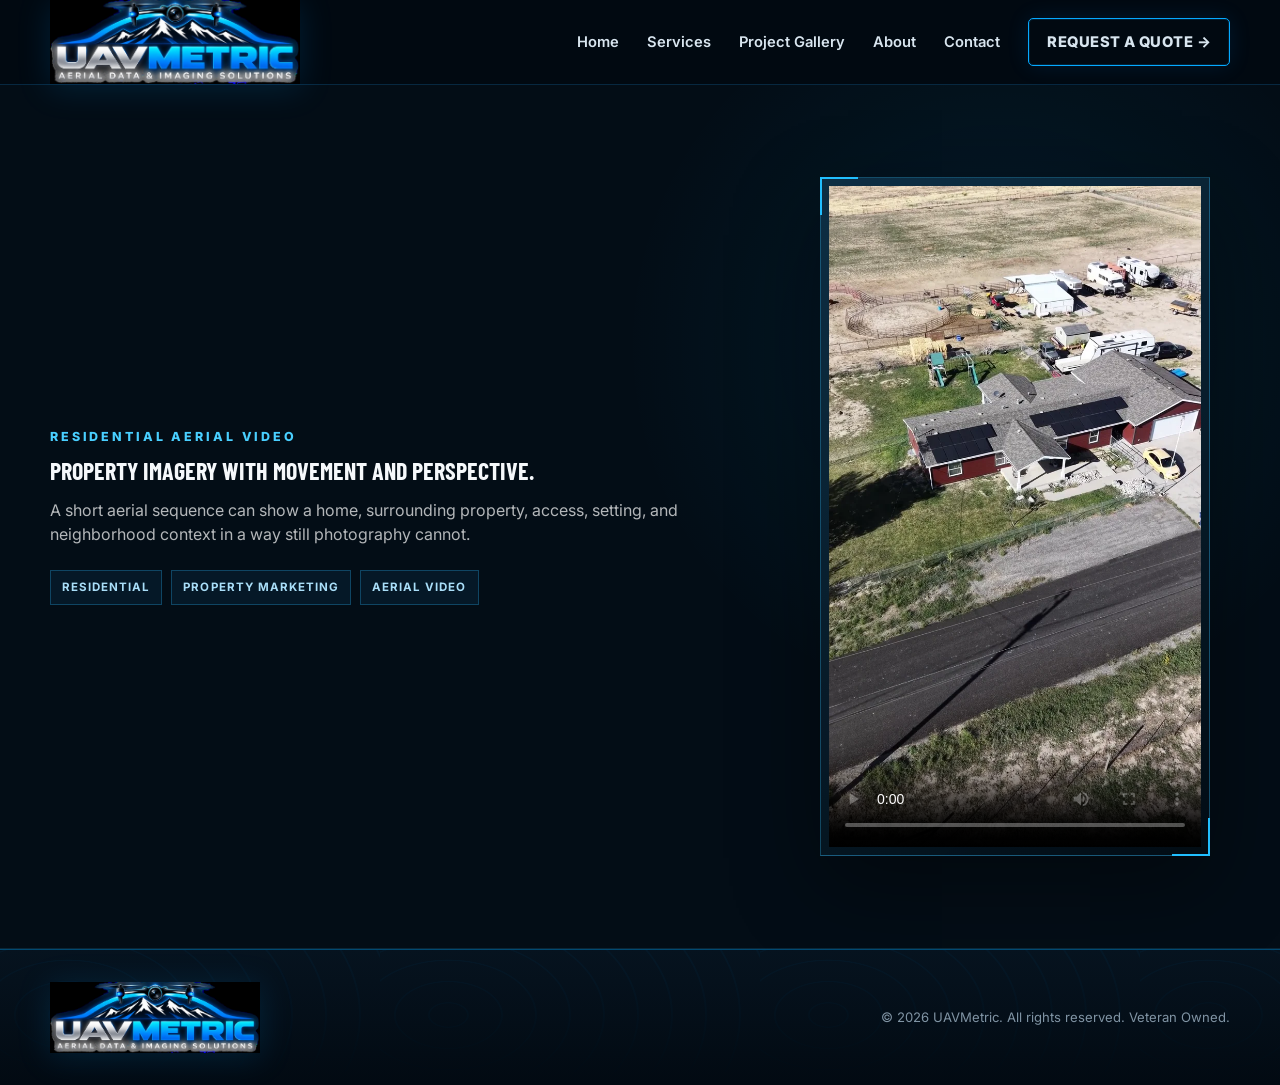
==== commit 3764eb65: "Add files via upload" ====
--- a/index.html
+++ b/index.html
@@ -37,246 +37,30 @@
   </div>
 </header>
 <main id="main-content" id="top">
-  <section class="hero">
-    <div class="hero-mountains" aria-hidden="true"></div>
-    <div class="container hero-grid">
-      <div class="hero-copy">
-        <picture><source srcset="assets/uavmetric-logo-dark.webp" type="image/webp"><img class="hero-logo" src="assets/uavmetric-logo-dark.png" alt="UAVMetric"></picture>
-        <div class="eyebrow">Drone Mapping • Site Documentation • Aerial Imaging</div>
-        <h1>Precision Data<br><span>From a Higher Perspective.</span></h1>
-        <p>UAVMetric provides high-resolution aerial data, mapping, and imaging solutions for construction, development, land management, property documentation, and more.</p>
-        <div class="hero-actions"><a class="btn btn-primary" href="#contact">Request a Quote →</a><a class="btn btn-secondary" href="#projects">View Our Work →</a></div>
-        <div class="hero-points"><span>Accurate Data</span><span>Save Time & Costs</span><span>Professional Deliverables</span></div>
-      </div>
-      <aside class="hero-panel">
-        <div class="eyebrow">Higher Perspective. Real Solutions.</div>
-        <h2>Turn aerial imagery into useful project intelligence.</h2>
-        <p>Capture, document, measure, and communicate site conditions with professional aerial deliverables built around your project.</p>
-        <div class="metric-grid"><div><strong>2D</strong><span>Orthomosaic Mapping</span></div><div><strong>3D</strong><span>Site Models</span></div><div><strong>HI-RES</strong><span>Aerial Imaging</span></div><div><strong>FAST</strong><span>Efficient Capture</span></div></div>
-      </aside>
-    </div>
-  </section>
+  
 
-  <section class="service-strip" id="service-overview"><div class="container service-grid">
-    <article class="service-mini"><div class="service-icon">⌖</div><h3>Mapping & 3D Modeling</h3><p>High-resolution orthomosaics, 3D models, and site visualization.</p></article>
-    <article class="service-mini"><div class="service-icon">◫</div><h3>Site Documentation</h3><p>Track progress, preserve conditions, and create a clear project record.</p></article>
-    <article class="service-mini"><div class="service-icon">◉</div><h3>Aerial Photography</h3><p>Professional aerial photos and imagery for projects and properties.</p></article>
-    <article class="service-mini"><div class="service-icon">⚙</div><h3>Custom Solutions</h3><p>Tailored aerial data workflows built around specific project needs.</p></article>
-  </div></section>
 
-  <section class="section section-dark services-expanded" id="services"><div class="container">
-  <div class="section-heading services-intro">
-    <div class="eyebrow">UAVMetric Services</div>
-    <h2>Aerial data built around the decisions you need to make.</h2>
-    <p>From a single property map to recurring construction documentation, UAVMetric turns professional drone capture into clear, useful deliverables for planning, measurement, communication, and recordkeeping.</p>
-  </div>
 
-  <div class="service-detail-grid">
-    <article class="service-detail">
-      <div class="service-kicker">01 / MAPPING & 3D MODELING</div>
-      <h3>See, measure, and understand the entire site.</h3>
-      <p>High-resolution mapping creates a current visual record of your property or project. Depending on the job, deliverables can include orthomosaics, measurements, elevation information, surface visualization, and three-dimensional site context.</p>
-      <div class="service-columns"><div><strong>Common Deliverables</strong><ul><li>High-resolution orthomosaic maps</li><li>Area & distance measurements</li><li>Elevation / terrain visualization</li><li>3D site models</li></ul></div><div><strong>Useful For</strong><ul><li>Land & property documentation</li><li>Construction and development</li><li>Site planning & communication</li><li>Existing-condition records</li></ul></div></div>
-      <a class="service-link" href="#projects">See the Walk Street mapping example →</a>
-    </article>
 
-    <article class="service-detail">
-      <div class="service-kicker">02 / SITE DOCUMENTATION</div>
-      <h3>Create a visual record you can return to.</h3>
-      <p>Document a site once or on a recurring schedule to preserve conditions and communicate progress. Consistent aerial viewpoints make it easier to compare changes over time and keep stakeholders informed.</p>
-      <div class="service-columns"><div><strong>Common Deliverables</strong><ul><li>Scheduled progress flights</li><li>Before-and-after imagery</li><li>Organized site photo records</li><li>Project overview imagery</li></ul></div><div><strong>Useful For</strong><ul><li>Construction progress</li><li>Property condition records</li><li>Owner / stakeholder updates</li><li>Project history & reporting</li></ul></div></div>
-      <a class="service-link" href="#contact">Plan site documentation →</a>
-    </article>
-
-    <article class="service-detail">
-      <div class="service-kicker">03 / AERIAL IMAGING</div>
-      <h3>Professional imagery from the perspective the project deserves.</h3>
-      <p>Capture clean, high-resolution aerial photographs that clearly show a property, site, structure, or surrounding context for presentations, documentation, marketing, and internal use.</p>
-      <div class="service-columns"><div><strong>Common Deliverables</strong><ul><li>High-resolution aerial photos</li><li>Property & site overviews</li><li>Detail and context imagery</li><li>Presentation-ready files</li></ul></div><div><strong>Useful For</strong><ul><li>Commercial properties</li><li>Land & acreage</li><li>Reports & presentations</li><li>Marketing & project updates</li></ul></div></div>
-      <a class="service-link" href="#contact">Request aerial imaging →</a>
-    </article>
-
-    <article class="service-detail service-detail-accent">
-      <div class="service-kicker">04 / CUSTOM AERIAL DATA SOLUTIONS</div>
-      <h3>Have a project that doesn't fit neatly into a box?</h3>
-      <p>Tell us what you need to understand, document, measure, or communicate. UAVMetric can build a capture and deliverable workflow around the actual goal instead of forcing every project into a standard package.</p>
-      <div class="custom-callout"><strong>Start with the outcome.</strong><span>Project location + goal + timeline is enough to begin the conversation.</span></div>
-      <a class="btn btn-primary" href="#contact">Discuss Your Project →</a>
-    </article>
-  </div>
-</div></section>
-
-  <section class="section featured" id="projects"><div class="container featured-grid">
-    <div><div class="eyebrow">Featured Project</div><h2>Walk Street Orthophoto</h2><div class="sub">Real Data. Real Results.</div><p>This UAVMetric deliverable combines a high-resolution orthomosaic with scale, orientation, and an on-map area measurement to turn aerial imagery into a useful site document.</p><ul class="checks"><li>11,465 sq ft measured area</li><li>High-resolution orthomosaic</li><li>Scale and north reference</li><li>Clear visual site documentation</li></ul><div class="featured-actions"><a class="btn btn-primary" href="walk-street-project.html">View Full Project →</a><a class="btn btn-secondary" href="#contact">Discuss a Similar Project →</a></div></div>
-    <div class="project-image"><picture><source srcset="assets/walk-street-orthophoto.webp" type="image/webp"><img loading="lazy" decoding="async" src="assets/walk-street-orthophoto.png" alt="Walk Street Orthophoto by UAVMetric showing an 11,465 square foot measured area"></picture></div>
-  </div></section>
-
-  <section class="section project-gallery" aria-labelledby="gallery-title"><div class="container">
-    <div class="gallery-heading"><div><div class="eyebrow">Project Gallery</div><h2 id="gallery-title">See the data. Understand the site.</h2></div><p>Real UAVMetric deliverables presented the way clients use them: clear, measurable, and easy to communicate.</p></div>
-    <div class="gallery-grid">
-      <article class="gallery-card gallery-card-wide"><div class="gallery-media"><picture><source srcset="assets/walk-street-orthophoto.webp" type="image/webp"><img loading="lazy" decoding="async" src="assets/walk-street-orthophoto.png" alt="Complete Walk Street orthophoto deliverable"></picture></div><div class="gallery-copy"><span>01 / ORTHOMOSAIC</span><h3>Complete Site Overview</h3><p>A high-resolution, top-down site image that brings the entire property into one clear visual reference.</p></div></article>
-      <article class="gallery-card"><div class="gallery-media"><picture><source srcset="assets/walk-street-property-measurement.webp" type="image/webp"><img loading="lazy" decoding="async" src="assets/walk-street-property-measurement.png" alt="Walk Street property measurement interface"></picture></div><div class="gallery-copy"><span>02 / SITE MEASUREMENT</span><h3>Property Measurement</h3><p>Measure perimeter, area, and volume directly against the mapped site for planning and documentation.</p></div></article>
-      <article class="gallery-card"><div class="gallery-media"><picture><source srcset="assets/walk-street-roof-measurement.webp" type="image/webp"><img loading="lazy" decoding="async" src="assets/walk-street-roof-measurement.png" alt="Walk Street roof measurement detail"></picture></div><div class="gallery-copy"><span>03 / DETAIL MEASUREMENT</span><h3>Structure-Level Detail</h3><p>Zoom into individual structures and extract useful measurements while retaining a clear visual record.</p></div></article>
-      <article class="gallery-card"><div class="gallery-media"><picture><source srcset="assets/walk-street-elevation.webp" type="image/webp"><img loading="lazy" decoding="async" src="assets/walk-street-elevation.png" alt="Walk Street elevation and terrain visualization"></picture></div><div class="gallery-copy"><span>04 / TERRAIN DATA</span><h3>Elevation Visualization</h3><p>Surface and elevation views reveal terrain, structures, vegetation, and relative height across the site.</p></div></article>
-      <article class="gallery-card"><div class="gallery-media"><picture><source srcset="assets/walk-street-analysis.webp" type="image/webp"><img loading="lazy" decoding="async" src="assets/walk-street-analysis.png" alt="Walk Street colorized surface analysis"></picture></div><div class="gallery-copy"><span>05 / SURFACE ANALYSIS</span><h3>Data Visualization</h3><p>Colorized analysis layers help communicate site conditions that are difficult to interpret from imagery alone.</p></div></article>
-      <article class="gallery-card gallery-card-wide"><div class="gallery-media"><picture><source srcset="assets/walk-street-3d.webp" type="image/webp"><img loading="lazy" decoding="async" src="assets/walk-street-3d.png" alt="Walk Street three-dimensional site model"></picture></div><div class="gallery-copy"><span>06 / 3D MODEL</span><h3>Three-Dimensional Site Context</h3><p>Reconstructed site views provide a more intuitive perspective for understanding structures, terrain, access, and surrounding conditions.</p></div></article>
-    </div>
-    <div class="gallery-cta"><div><strong>More UAVMetric work will be added as projects are completed.</strong><span>Have a property or site you want documented?</span></div><div class="gallery-cta-actions"><a class="btn btn-secondary" href="walk-street-project.html">View Full Case Study →</a><a class="btn btn-primary" href="#contact">Start Your Project →</a></div></div>
-  </div></section>
-
-  <section class="section about-section" id="about">
-  <div class="container about-grid">
-    <div class="about-copy">
-      <div class="eyebrow">About UAVMetric</div>
-      <h2>More than a drone in the air.</h2>
-      <div class="about-lead">Aerial data should be useful after the flight is over.</div>
-      <p>UAVMetric is a veteran-owned aerial data and imaging company focused on turning drone capture into clear, professional project information. The goal is not simply to deliver impressive aerial photos—it is to provide organized visual data that helps clients document conditions, understand sites, communicate progress, and make better-informed decisions.</p>
-      <p>Every project starts with the outcome. What needs to be seen? What needs to be measured or documented? Who needs to use the information? From there, UAVMetric builds the capture and deliverable approach around the actual project instead of forcing every client into the same package.</p>
-
-      <div class="about-signature">
-        <span>UAVMETRIC APPROACH</span>
-        <strong>Capture with purpose. Deliver with clarity.</strong>
-      </div>
-      <a class="btn btn-primary" href="#contact">Talk About Your Project →</a>
-    </div>
-
-    <div class="about-panel">
-      <div class="about-panel-top">
-        <span>MISSION / 01</span>
-        <h3>Higher perspective.<br>Real solutions.</h3>
-        <p>Professional aerial services built around practical project needs—not technology for technology's sake.</p>
-      </div>
-
-      <div class="about-principles">
-        <article><div class="principle-num">01</div><div><h4>Mission First</h4><p>Define the project goal before choosing the flight, data, or deliverable.</p></div></article>
-        <article><div class="principle-num">02</div><div><h4>Professional Operations</h4><p>Plan carefully, operate responsibly, and treat every site like a professional work environment.</p></div></article>
-        <article><div class="principle-num">03</div><div><h4>Useful Deliverables</h4><p>Organize the final output so clients can understand it, share it, and put it to work.</p></div></article>
-        <article><div class="principle-num">04</div><div><h4>Client Focused</h4><p>Build the workflow around the information the client actually needs.</p></div></article>
+<section class="residential-video-showcase" id="residential-video">
+  <div class="container residential-video-grid">
+    <div class="residential-video-copy">
+      <div class="eyebrow">Residential Aerial Video</div>
+      <h2>Property imagery with movement and perspective.</h2>
+      <p>A short aerial sequence can show a home, surrounding property, access, setting, and neighborhood context in a way still photography cannot.</p>
+      <div class="residential-video-meta">
+        <span>Residential</span><span>Property Marketing</span><span>Aerial Video</span>
       </div>
     </div>
-  </div>
-
-  <div class="container trust-strip">
-    <div class="trust-item"><span>★</span><strong>Veteran Owned</strong><small>Discipline • Integrity • Results</small></div>
-    <div class="trust-item"><span>✓</span><strong>Safety Focused</strong><small>Responsible flight planning</small></div>
-    <div class="trust-item"><span>◎</span><strong>Project Driven</strong><small>Solutions matched to the goal</small></div>
-    <div class="trust-item"><span>◫</span><strong>Professional Output</strong><small>Clear, organized deliverables</small></div>
+    <div class="residential-video-frame">
+      <video controls playsinline preload="metadata" poster="assets/residential-aerial-video-poster.webp">
+        <source src="https://media.uavmetric.com/residential-aerial-video.mp4" type="video/mp4">
+        Your browser does not support embedded video.
+      </video>
+    </div>
   </div>
 </section>
 
-  <section class="section section-dark"><div class="container"><div class="section-heading"><div class="eyebrow">How It Works</div><h2>Simple from first call to final delivery.</h2></div><div class="process-grid">
-    <div class="process-step"><div class="step-num">1</div><h3>Tell us about the project</h3><p>Share the location, goal, timeline, and information you need.</p></div>
-    <div class="process-step"><div class="step-num">2</div><h3>We plan the mission</h3><p>We define the capture approach and coordinate the site visit.</p></div>
-    <div class="process-step"><div class="step-num">3</div><h3>We capture the site</h3><p>Aerial imagery and project data are collected efficiently and professionally.</p></div>
-    <div class="process-step"><div class="step-num">4</div><h3>You receive the deliverables</h3><p>Your project files are organized and prepared for practical use.</p></div>
-  </div></div></section>
-
-  <section class="section contact-section" id="contact">
-  <div class="container quote-layout">
-    <div class="quote-intro">
-      <div class="eyebrow">Start a Project</div>
-      <h2>Request a Quote</h2>
-      <p class="lead">Give us a few details about the site and what you need. UAVMetric will use that information to recommend the right capture and deliverable approach.</p>
-
-      <div class="quote-expect">
-        <div><span>01</span><strong>Tell us the goal</strong><p>Mapping, documentation, aerial imagery, 3D modeling, or something custom.</p></div>
-        <div><span>02</span><strong>Share the site</strong><p>Location, approximate size, timeline, and any useful project details.</p></div>
-        <div><span>03</span><strong>We follow up</strong><p>We review the project and contact you to confirm scope, timing, and pricing.</p></div>
-      </div>
-
-      <div class="contact-details quote-contact">
-        <span>Prefer email?</span>
-        <a href="mailto:Cody@uavmetric.com">Cody@uavmetric.com</a>
-      </div>
-    </div>
-
-    <form class="quote-form" id="quoteForm" method="POST" action="/api/quote">
-      <div class="form-section-head">
-        <span>01 / CONTACT</span>
-        <h3>Who should we contact?</h3>
-      </div>
-
-      <div class="form-grid">
-        <label>Full Name
-          <input type="text" name="name" autocomplete="name" required>
-        </label>
-        <label>Company / Organization
-          <input type="text" name="company" autocomplete="organization">
-        </label>
-        <label>Email
-          <input type="email" name="email" autocomplete="email" required>
-        </label>
-        <label>Phone
-          <input type="tel" name="phone" autocomplete="tel">
-        </label>
-      </div>
-
-      <div class="form-section-head">
-        <span>02 / PROJECT</span>
-        <h3>What do you need?</h3>
-      </div>
-
-      <fieldset class="service-choice">
-        <legend class="sr-only">Select project services</legend>
-        <label><input type="checkbox" name="service" value="Mapping & 3D Modeling"><span>Mapping & 3D Modeling</span></label>
-        <label><input type="checkbox" name="service" value="Site Documentation"><span>Site Documentation</span></label>
-        <label><input type="checkbox" name="service" value="Aerial Imaging"><span>Aerial Imaging</span></label>
-        <label><input type="checkbox" name="service" value="Custom / Not Sure"><span>Custom / Not Sure</span></label>
-      </fieldset>
-
-      <div class="form-grid">
-        <label class="full">Project Location / Address
-          <input type="text" name="location" placeholder="City, address, parcel, or general area" required>
-        </label>
-        <label>Approximate Site Size
-          <select name="site_size">
-            <option value="">Select if known</option>
-            <option>Under 1 acre</option>
-            <option>1–5 acres</option>
-            <option>5–25 acres</option>
-            <option>25–100 acres</option>
-            <option>100+ acres</option>
-            <option>Not sure</option>
-          </select>
-        </label>
-        <label>Desired Timeline
-          <select name="timeline">
-            <option value="">Select a timeframe</option>
-            <option>As soon as possible</option>
-            <option>Within 1 week</option>
-            <option>Within 2–4 weeks</option>
-            <option>More than 1 month out</option>
-            <option>Recurring / ongoing</option>
-            <option>Flexible / not sure</option>
-          </select>
-        </label>
-      </div>
-
-      <div class="form-section-head">
-        <span>03 / DETAILS</span>
-        <h3>What should we know?</h3>
-      </div>
-
-      <label class="full">Project Description
-        <textarea name="message" rows="6" placeholder="What are you trying to document, measure, visualize, or communicate?" required></textarea>
-      </label>
-
-      <label class="reference-check">
-        <input type="checkbox" name="reference_files" value="Yes">
-        <span>I have plans, photos, or reference files I can send after submitting.</span>
-      </label>
-
-      <div class="turnstile-wrap">
-          <div class="cf-turnstile" data-sitekey="YOUR_TURNSTILE_SITE_KEY" data-theme="dark"></div>
-        </div>
-        <div class="quote-submit-row">
-        <p>Your project details will be sent securely to UAVMetric. We will follow up to confirm scope, timing, and pricing.</p>
-        <button class="btn btn-primary" type="submit">Send Quote Request →</button>
-      </div>
-      <div class="form-status" id="formStatus" role="status" aria-live="polite"></div>
-    </form>
-  </div>
-</section>
 </main>
 <footer class="site-footer"><div class="container footer-wrap"><a class="brand footer-brand" href="#top"><picture><source srcset="assets/uavmetric-logo-dark.webp" type="image/webp"><img src="assets/uavmetric-logo-dark.png" alt="UAVMetric"></picture></a><div class="footer-copy">© <span id="year"></span> UAVMetric. All rights reserved. Veteran Owned.</div></div></footer>
 <script src="script.js"></script>
--- a/styles.css
+++ b/styles.css
@@ -318,3 +318,196 @@
 .thank-you-card p{color:#aebfcb;line-height:1.75;max-width:650px}
 .thank-you-actions{display:flex;gap:12px;flex-wrap:wrap;margin-top:28px}
 @media(max-width:600px){.thank-you-card{padding:30px 22px}}
+
+
+/* Aerial photography portfolio */
+.aerial-portfolio {
+  padding: 96px 0;
+  background:
+    radial-gradient(circle at 15% 20%, rgba(0, 174, 255, .08), transparent 34%),
+    linear-gradient(180deg, #06131f 0%, #04101a 100%);
+  border-top: 1px solid rgba(52, 190, 255, .16);
+  border-bottom: 1px solid rgba(52, 190, 255, .16);
+}
+
+.aerial-portfolio-heading {
+  max-width: 780px;
+  margin-bottom: 36px;
+}
+
+.aerial-portfolio-heading p {
+  max-width: 680px;
+}
+
+.aerial-photo-grid {
+  display: grid;
+  grid-template-columns: repeat(12, minmax(0, 1fr));
+  grid-auto-rows: 260px;
+  gap: 16px;
+}
+
+.aerial-photo {
+  position: relative;
+  grid-column: span 4;
+  overflow: hidden;
+  border: 1px solid rgba(53, 190, 255, .24);
+  background: #020a11;
+  box-shadow: 0 18px 50px rgba(0, 0, 0, .24);
+  text-decoration: none;
+}
+
+.aerial-photo-featured {
+  grid-column: span 8;
+  grid-row: span 2;
+}
+
+.aerial-photo:nth-child(4),
+.aerial-photo:nth-child(5),
+.aerial-photo:nth-child(6) {
+  grid-column: span 4;
+}
+
+.aerial-photo img {
+  width: 100%;
+  height: 100%;
+  display: block;
+  object-fit: cover;
+  transition: transform .45s ease, filter .45s ease;
+}
+
+.aerial-photo::after {
+  content: "";
+  position: absolute;
+  inset: 0;
+  background: linear-gradient(180deg, transparent 48%, rgba(1, 8, 14, .88) 100%);
+  pointer-events: none;
+}
+
+.aerial-photo:hover img,
+.aerial-photo:focus-visible img {
+  transform: scale(1.025);
+  filter: brightness(1.06);
+}
+
+.aerial-photo-label {
+  position: absolute;
+  z-index: 2;
+  left: 20px;
+  right: 20px;
+  bottom: 18px;
+  display: flex;
+  flex-direction: column;
+  gap: 3px;
+  color: #fff;
+  text-transform: uppercase;
+  letter-spacing: .06em;
+}
+
+.aerial-photo-label strong {
+  font-family: "Barlow Condensed", sans-serif;
+  font-size: 1.35rem;
+  line-height: 1;
+}
+
+.aerial-photo-label small {
+  color: #9fdcff;
+  font-size: .72rem;
+  letter-spacing: .12em;
+}
+
+@media (max-width: 900px) {
+  .aerial-portfolio { padding: 72px 0; }
+  .aerial-photo-grid { grid-template-columns: repeat(2, minmax(0, 1fr)); grid-auto-rows: 240px; }
+  .aerial-photo,
+  .aerial-photo:nth-child(4),
+  .aerial-photo:nth-child(5),
+  .aerial-photo:nth-child(6) { grid-column: span 1; }
+  .aerial-photo-featured { grid-column: span 2; grid-row: span 2; }
+}
+
+@media (max-width: 620px) {
+  .aerial-photo-grid { grid-template-columns: 1fr; grid-auto-rows: 230px; }
+  .aerial-photo,
+  .aerial-photo-featured,
+  .aerial-photo:nth-child(4),
+  .aerial-photo:nth-child(5),
+  .aerial-photo:nth-child(6) { grid-column: 1; grid-row: auto; }
+  .aerial-photo-featured { min-height: 320px; }
+}
+
+/* Expanded aerial portfolio */
+.aerial-photo-wide{grid-column:span 8}
+.aerial-portfolio-note{margin-top:18px;padding:22px 24px;border:1px solid rgba(53,190,255,.22);background:rgba(3,14,23,.72);display:grid;grid-template-columns:auto 1fr;gap:4px 20px;align-items:baseline}
+.aerial-portfolio-note span{font-size:.7rem;font-weight:800;letter-spacing:.16em;color:#38beff}
+.aerial-portfolio-note strong{font-family:"Barlow Condensed",sans-serif;font-size:1.35rem;text-transform:uppercase;color:#fff}
+.aerial-portfolio-note p{grid-column:2;color:#9fb1bd;margin:2px 0 0;line-height:1.6}
+@media(max-width:900px){.aerial-photo-wide{grid-column:span 2}.aerial-portfolio-note{grid-template-columns:1fr}.aerial-portfolio-note p{grid-column:1}}
+@media(max-width:620px){.aerial-photo-wide{grid-column:1}.aerial-portfolio-note{padding:18px}}
+
+
+/* Residential aerial video */
+.residential-video-showcase {
+  padding: 92px 0;
+  background:
+    radial-gradient(circle at 78% 30%, rgba(0, 174, 255, .09), transparent 32%),
+    #030d16;
+  border-bottom: 1px solid rgba(52, 190, 255, .14);
+}
+.residential-video-grid {
+  display: grid;
+  grid-template-columns: minmax(0, 1fr) minmax(280px, 430px);
+  gap: clamp(42px, 7vw, 96px);
+  align-items: center;
+}
+.residential-video-copy p { max-width: 640px; color: rgba(255,255,255,.7); }
+.residential-video-meta { display:flex; flex-wrap:wrap; gap:9px; margin-top:24px; }
+.residential-video-meta span {
+  padding:8px 11px;
+  border:1px solid rgba(41,185,255,.28);
+  background:rgba(8,34,52,.58);
+  color:#a9def8;
+  font-size:.72rem;
+  font-weight:700;
+  letter-spacing:.09em;
+  text-transform:uppercase;
+}
+.residential-video-frame {
+  position:relative;
+  width:min(100%,390px);
+  margin-inline:auto;
+  padding:8px;
+  border:1px solid rgba(54,194,255,.32);
+  background:linear-gradient(145deg,rgba(18,61,88,.65),rgba(2,12,20,.94));
+  box-shadow:0 30px 80px rgba(0,0,0,.38);
+}
+.residential-video-frame::before,
+.residential-video-frame::after {
+  content:"";
+  position:absolute;
+  width:36px;
+  height:36px;
+  pointer-events:none;
+}
+.residential-video-frame::before {
+  top:-1px; left:-1px;
+  border-top:2px solid #21bfff;
+  border-left:2px solid #21bfff;
+}
+.residential-video-frame::after {
+  right:-1px; bottom:-1px;
+  border-right:2px solid #21bfff;
+  border-bottom:2px solid #21bfff;
+}
+.residential-video-frame video {
+  display:block;
+  width:100%;
+  height:auto;
+  aspect-ratio:9/16;
+  object-fit:cover;
+  background:#000;
+}
+@media (max-width:820px) {
+  .residential-video-showcase { padding:70px 0; }
+  .residential-video-grid { grid-template-columns:1fr; }
+  .residential-video-frame { width:min(82vw,390px); }
+}
